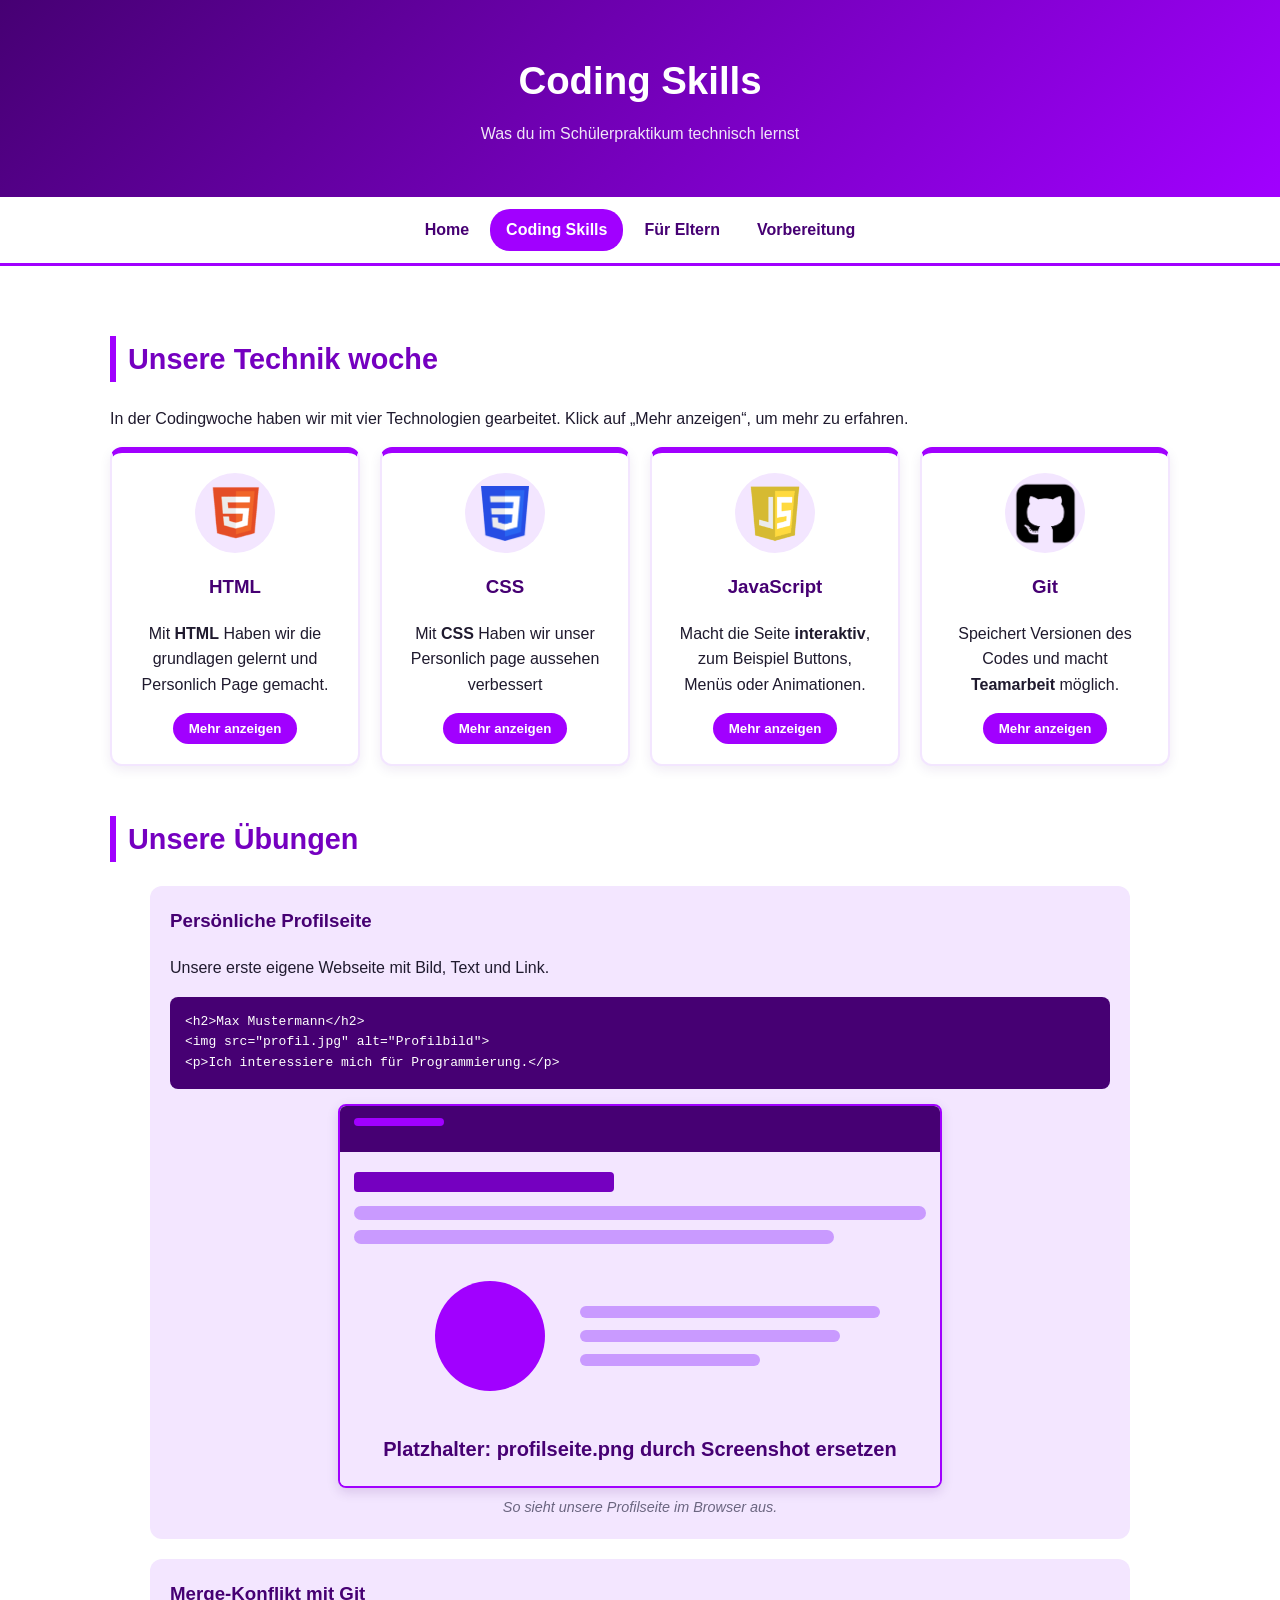
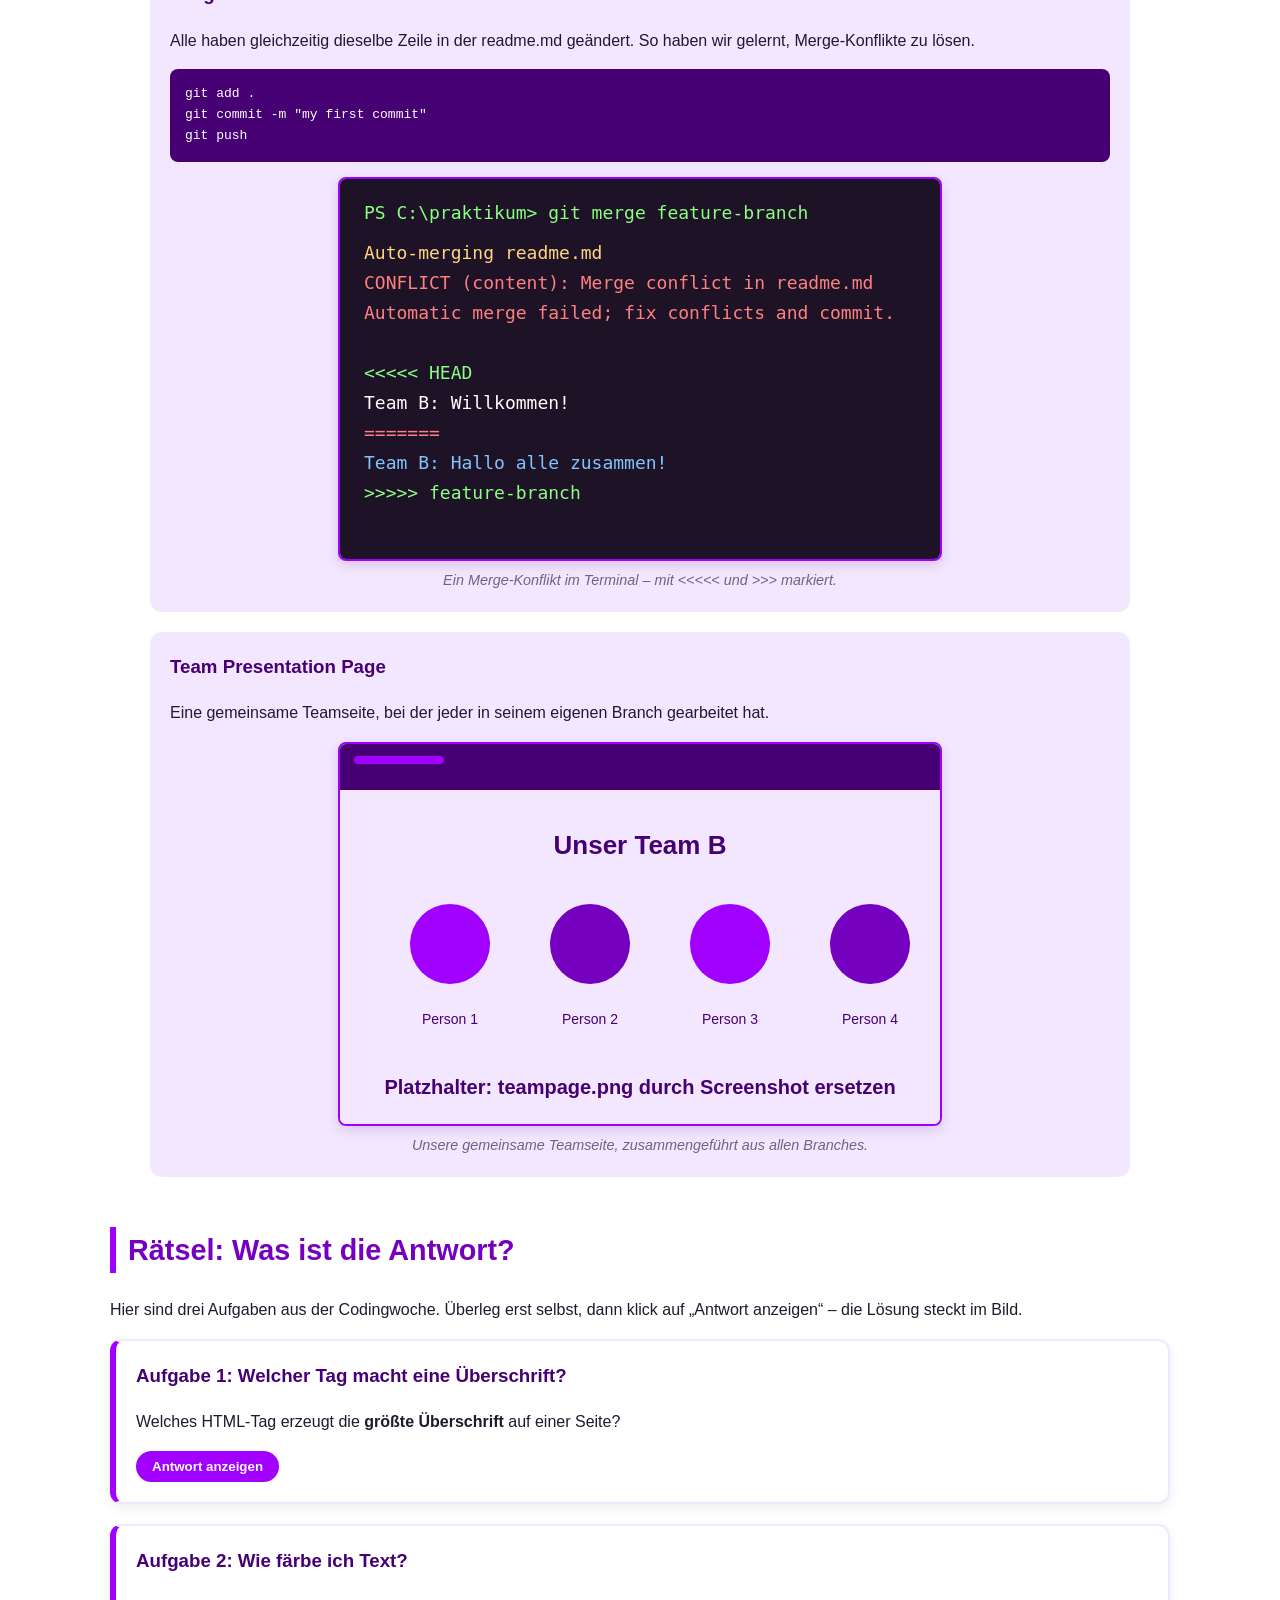
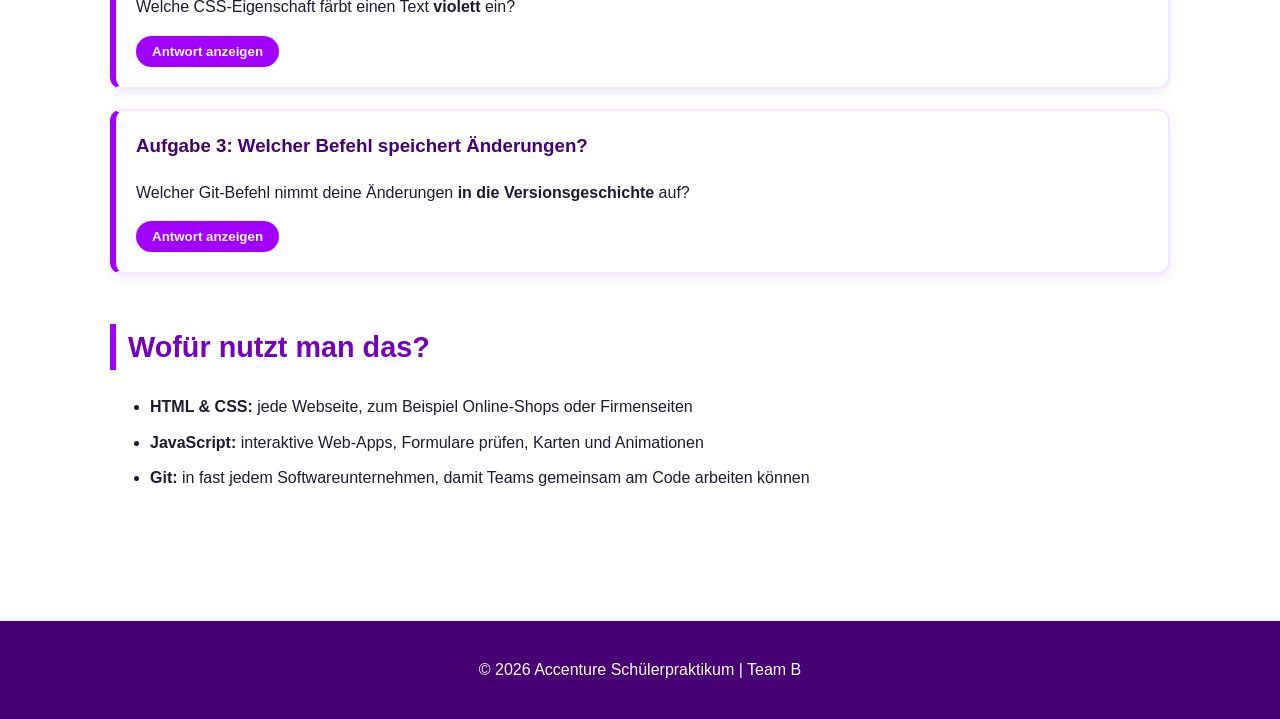
==== coding.html @ 07ee73c0 "Added the missing icons" ====
<!DOCTYPE html>
<html lang="de">

<head>
    <meta charset="UTF-8">
    <meta name="viewport" content="width=device-width, initial-scale=1.0">
    <meta name="description" content="Welche Technologien wir im Accenture Schülerpraktikum gelernt haben: HTML, CSS, JavaScript und Git – inklusive Übungen und Aufgaben mit Lösungen.">
    <title>Coding Skills | Accenture Schülerpraktikum</title>
    <link rel="stylesheet" href="style.css">
    <link rel="stylesheet" href="teamb.css">
</head>

<body>
    <header>
        <h1>Coding Skills</h1>
        <p>Was du im Schülerpraktikum technisch lernst</p>
    </header>

    <nav aria-label="Hauptnavigation">
        <a href="index.html">Home</a>
        <a href="coding.html" class="active" aria-current="page">Coding Skills</a>
        <a href="eltern.html">Für Eltern</a>
        <a href="vorbereitung.html">Vorbereitung</a>
    </nav>

    <main>
        <!-- ===== Teil 1: Cards (Person 1) ===== -->
        <section id="cards">
            <h2>Unsere Technik woche</h2>
            <p>In der Codingwoche haben wir mit vier Technologien gearbeitet. Klick auf „Mehr anzeigen“, um mehr zu erfahren.</p>

            <div class="cards">
                <div class="card">
                    <div class="card-icon"><img src="images/teamb/html.png" alt="HTML Logo"></div>
                    <h3>HTML</h3>
                    <p>Mit <strong>HTML</strong> Haben wir die grundlagen gelernt und Personlich Page gemacht.</p>
                    <button class="mehr-button">Mehr anzeigen</button>
                    <p class="mehr-text">Mit Tags wie &lt;h1&gt;, &lt;p&gt; oder &lt;img&gt; baut man Überschriften, Texte und Bilder ein.</p>
                </div>

                <div class="card">

                    <div class="card-icon"><img src="images/teamb/css.png" alt="CSS Logo"></div>
                    <h3>CSS</h3>
                    <p>Mit <strong>CSS</strong> Haben wir unser Personlich page aussehen verbessert</p>
                    <button class="mehr-button">Mehr anzeigen</button>
                    <p class="mehr-text">Farben, Schriften, Abstände und Layouts wie Flexbox, mit dem diese Cards nebeneinander stehen.</p>
                </div>

                <div class="card">
                    <div class="card-icon"><img src="images/teamb/js.png" alt="JavaScript Logo"></div>
                    <h3>JavaScript</h3>
                    <p>Macht die Seite <strong>interaktiv</strong>, zum Beispiel Buttons, Menüs oder Animationen.</p>
                    <button class="mehr-button" aria-expanded="false">Mehr anzeigen</button>
                    <p class="mehr-text">Auch der „Mehr anzeigen“-Button, den du gerade benutzt, funktioniert mit JavaScript.</p>
                </div>

                <div class="card">
                    <div class="card-icon"><img src="images/teamb/Github.png" alt="Git Logo"></div>
                    <h3>Git</h3>
                    <p>Speichert Versionen des Codes und macht <strong>Teamarbeit</strong> möglich.</p>
                    <button class="mehr-button" aria-expanded="false">Mehr anzeigen</button>
                    <p class="mehr-text">Mit Branches und Pull Requests arbeiten mehrere Leute gleichzeitig am selben Projekt, so wie wir an dieser Website.</p>
                </div>
            </div>
        </section>

        <!-- ===== Teil 2: Übungen (Person 2) ===== -->
        <section id="uebungen">
            <h2>Unsere Übungen</h2>

            <figure class="uebung">
                <h3>Persönliche Profilseite</h3>
                <p>Unsere erste eigene Webseite mit Bild, Text und Link.</p>
                <pre><code>&lt;h2&gt;Max Mustermann&lt;/h2&gt;
&lt;img src="profil.jpg" alt="Profilbild"&gt;
&lt;p&gt;Ich interessiere mich für Programmierung.&lt;/p&gt;</code></pre>
                <img src="images/profilseite.svg" alt="Screenshot der persönlichen Profilseite" class="uebung-bild" loading="lazy">
                <figcaption>So sieht unsere Profilseite im Browser aus.</figcaption>
            </figure>

            <figure class="uebung">
                <h3>Merge-Konflikt mit Git</h3>
                <p>Alle haben gleichzeitig dieselbe Zeile in der readme.md geändert. So haben wir gelernt, Merge-Konflikte zu lösen.</p>
                <pre><code>git add .
git commit -m "my first commit"
git push</code></pre>
                <img src="images/merge-konflikt.svg" alt="Screenshot eines Git-Merge-Konflikts im Terminal" class="uebung-bild" loading="lazy">
                <figcaption>Ein Merge-Konflikt im Terminal – mit &lt;&lt;&lt;&lt;&lt; und &gt;&gt;&gt; markiert.</figcaption>
            </figure>

            <figure class="uebung">
                <h3>Team Presentation Page</h3>
                <p>Eine gemeinsame Teamseite, bei der jeder in seinem eigenen Branch gearbeitet hat.</p>
                <img src="images/teampage.svg" alt="Screenshot der Team Presentation Page" class="uebung-bild" loading="lazy">
                <figcaption>Unsere gemeinsame Teamseite, zusammengeführt aus allen Branches.</figcaption>
            </figure>
        </section>

        <!-- ===== Teil 2b: Aufgaben mit Lösungen als Foto (Person 2) ===== -->
        <section id="quiz">
            <h2>Rätsel: Was ist die Antwort?</h2>
            <p>Hier sind drei Aufgaben aus der Codingwoche. Überleg erst selbst, dann klick auf „Antwort anzeigen“ – die Lösung steckt im Bild.</p>

            <div class="quiz-aufgabe">
                <h3>Aufgabe 1: Welcher Tag macht eine Überschrift?</h3>
                <p>Welches HTML-Tag erzeugt die <strong>größte Überschrift</strong> auf einer Seite?</p>
                <button class="antwort-button" aria-expanded="false">Antwort anzeigen</button>
                <img class="antwort-bild" src="images/antwort-1.svg" alt="Lösung: Das h1-Tag erzeugt die größte Überschrift" loading="lazy">
            </div>

            <div class="quiz-aufgabe">
                <h3>Aufgabe 2: Wie färbe ich Text?</h3>
                <p>Welche CSS-Eigenschaft färbt einen Text <strong>violett</strong> ein?</p>
                <button class="antwort-button" aria-expanded="false">Antwort anzeigen</button>
                <img class="antwort-bild" src="images/antwort-2.svg" alt="Lösung: color: violet; in CSS" loading="lazy">
            </div>

            <div class="quiz-aufgabe">
                <h3>Aufgabe 3: Welcher Befehl speichert Änderungen?</h3>
                <p>Welcher Git-Befehl nimmt deine Änderungen <strong>in die Versionsgeschichte</strong> auf?</p>
                <button class="antwort-button" aria-expanded="false">Antwort anzeigen</button>
                <img class="antwort-bild" src="images/antwort-3.svg" alt="Lösung: git commit -m speichert die Änderungen" loading="lazy">
            </div>
        </section>

        <!-- ===== Teil 3: Wofür nutzt man das? (Person 3) ===== -->
        <section id="nutzen">
            <h2>Wofür nutzt man das?</h2>
            <ul class="nutzen-liste">
                <li><strong>HTML &amp; CSS:</strong> jede Webseite, zum Beispiel Online-Shops oder Firmenseiten</li>
                <li><strong>JavaScript:</strong> interaktive Web-Apps, Formulare prüfen, Karten und Animationen</li>
                <li><strong>Git:</strong> in fast jedem Softwareunternehmen, damit Teams gemeinsam am Code arbeiten können</li>
            </ul>
        </section>
    </main>

    <footer>
        <p>&copy; 2026 Accenture Schülerpraktikum | Team B</p>
    </footer>

    <script src="teamb.js"></script>
</body>

</html>
---- style.css ----
/* ===== Gemeinsames Design (Vorschlag für alle Teams) ===== */
:root {
    --lila: #A100FF;
    --lila-dunkel: #7500C0;
    --lila-sehr-dunkel: #460073;
    --lila-hell: #F3E6FF;
    --weiss: #FFFFFF;
    --text: #1F1A2E;
    --grau: #6B6680;
}

* {
    box-sizing: border-box;
}



body {
    margin: 0;
    font-family: Arial, Helvetica, sans-serif;
    background: var(--weiss);
    color: var(--text);
    line-height: 1.6;
}

/* Header */
header {
    background: linear-gradient(135deg, var(--lila-sehr-dunkel), var(--lila));
    color: var(--weiss);
    padding: 50px 20px;
    text-align: center;
}

header h1 {
    margin: 0;
    font-size: 2.4rem;
}

header p {
    margin: 10px 0 0;
    opacity: 0.9;
}

/* Navigation */
nav {
    background: var(--weiss);
    border-bottom: 3px solid var(--lila);
    display: flex;
    justify-content: center;
    flex-wrap: wrap;
    gap: 5px;
    padding: 12px;
    position: sticky;
    top: 0;
}

nav a {
    color: var(--lila-sehr-dunkel);
    text-decoration: none;
    font-weight: bold;
    padding: 8px 16px;
    border-radius: 20px;
}

nav a:hover,
nav a.active {
    background: var(--lila);
    color: var(--weiss);
}

/* Inhalt */
main {
    max-width: 1100px;
    margin: 0 auto;
    padding: 20px;
}

section {
    margin: 50px 0;
}

h2 {
    color: var(--lila-dunkel);
    font-size: 1.8rem;
    border-left: 6px solid var(--lila);
    padding-left: 12px;
}

/* Footer */
footer {
    background: var(--lila-sehr-dunkel);
    color: var(--weiss);
    text-align: center;
    padding: 20px;
    margin-top: 60px;
}

.card-icon img[alt="HTML Logo"] {
    width: 80px;
    height: 80px;
}

.card-icon img[alt="CSS Logo"] {
    width: 55px;
    height: 55px;
}

.card-icon img[alt="JavaScript Logo"] {
    width: 65px;
    height: 65px;
}

.card-icon img[alt="Git Logo"] {
    width: 65px;
    height: 65px;
}
---- teamb.css ----
/* ===== Nur für die Seite von Team B ===== */

/* Cards nebeneinander mit Flexbox, maximal 6 pro Zeile */
.cards {
    display: flex;
    flex-wrap: wrap;
    gap: 20px;
    align-items: flex-start;
}

.card {
    flex: 1 1 calc(100% / 6 - 20px);
    min-width: 200px;
    background: var(--weiss);
    border: 2px solid var(--lila-hell);
    border-top: 6px solid var(--lila);
    border-radius: 12px;
    padding: 20px;
    text-align: center;
    box-shadow: 0 4px 12px rgba(70, 0, 115, 0.08);
    transition: transform 0.2s;
}
.card-icon img {
    width: 50px;
    height: 50px;
    object-fit: contain;
}

.card:hover {
    transform: translateY(-5px);
}

.card-icon {
    width: 80px;
    height: 80px;
    margin: 0 auto;
    border-radius: 50%;
    background: var(--lila-hell);
    color: var(--lila-dunkel);
    font-size: 1.6rem;
    font-weight: bold;
    display: flex;
    align-items: center;
    justify-content: center;
}

.card h3 {
    color: var(--lila-sehr-dunkel);
}

.mehr-button {
    background: var(--lila);
    color: var(--weiss);
    border: none;
    padding: 8px 16px;
    border-radius: 20px;
    cursor: pointer;
    font-weight: bold;
}

.mehr-button:hover {
    background: var(--lila-dunkel);
}

/* Versteckter Text, wird per JavaScript angezeigt */
.mehr-text {
    display: none;
    background: var(--lila-hell);
    border-radius: 8px;
    padding: 10px;
    margin-top: 15px;
}

.mehr-text.sichtbar {
    display: block;
}

/* Übungen */
.uebung {
    background: var(--lila-hell);
    border-radius: 12px;
    padding: 20px;
    margin-bottom: 20px;
}

.uebung h3 {
    margin-top: 0;
    color: var(--lila-sehr-dunkel);
}

.uebung img {
    max-width: 100%;
    border-radius: 8px;
}

/* Bild + Bildunterschrift in den Übungen */
.uebung-bild {
    display: block;
    margin: 15px auto 8px;
    max-width: 100%;
    border: 2px solid var(--lila);
    box-shadow: 0 4px 12px rgba(70, 0, 115, 0.15);
}

.uebung figcaption {
    text-align: center;
    color: var(--grau);
    font-size: 0.9rem;
    font-style: italic;
}

/* ===== Aufgaben mit Antwort-Fotos (Quiz) ===== */
.quiz-aufgabe {
    background: var(--weiss);
    border: 2px solid var(--lila-hell);
    border-left: 6px solid var(--lila);
    border-radius: 12px;
    padding: 20px;
    margin-bottom: 20px;
    box-shadow: 0 4px 12px rgba(70, 0, 115, 0.08);
}

.quiz-aufgabe h3 {
    margin-top: 0;
    color: var(--lila-sehr-dunkel);
}

.antwort-button {
    background: var(--lila);
    color: var(--weiss);
    border: none;
    padding: 8px 16px;
    border-radius: 20px;
    cursor: pointer;
    font-weight: bold;
}

.antwort-button:hover {
    background: var(--lila-dunkel);
}

/* Verstecktes Antwort-Foto, wird per JavaScript angezeigt */
.antwort-bild {
    display: none;
    max-width: 100%;
    margin-top: 15px;
    border: 3px solid var(--lila);
    border-radius: 8px;
    box-shadow: 0 4px 12px rgba(70, 0, 115, 0.2);
}

.antwort-bild.sichtbar {
    display: block;
}

pre {
    background: var(--lila-sehr-dunkel);
    color: var(--weiss);
    padding: 15px;
    border-radius: 8px;
    overflow-x: auto;
}

/* Wofür nutzt man das? */
.nutzen-liste li {
    margin-bottom: 10px;
}
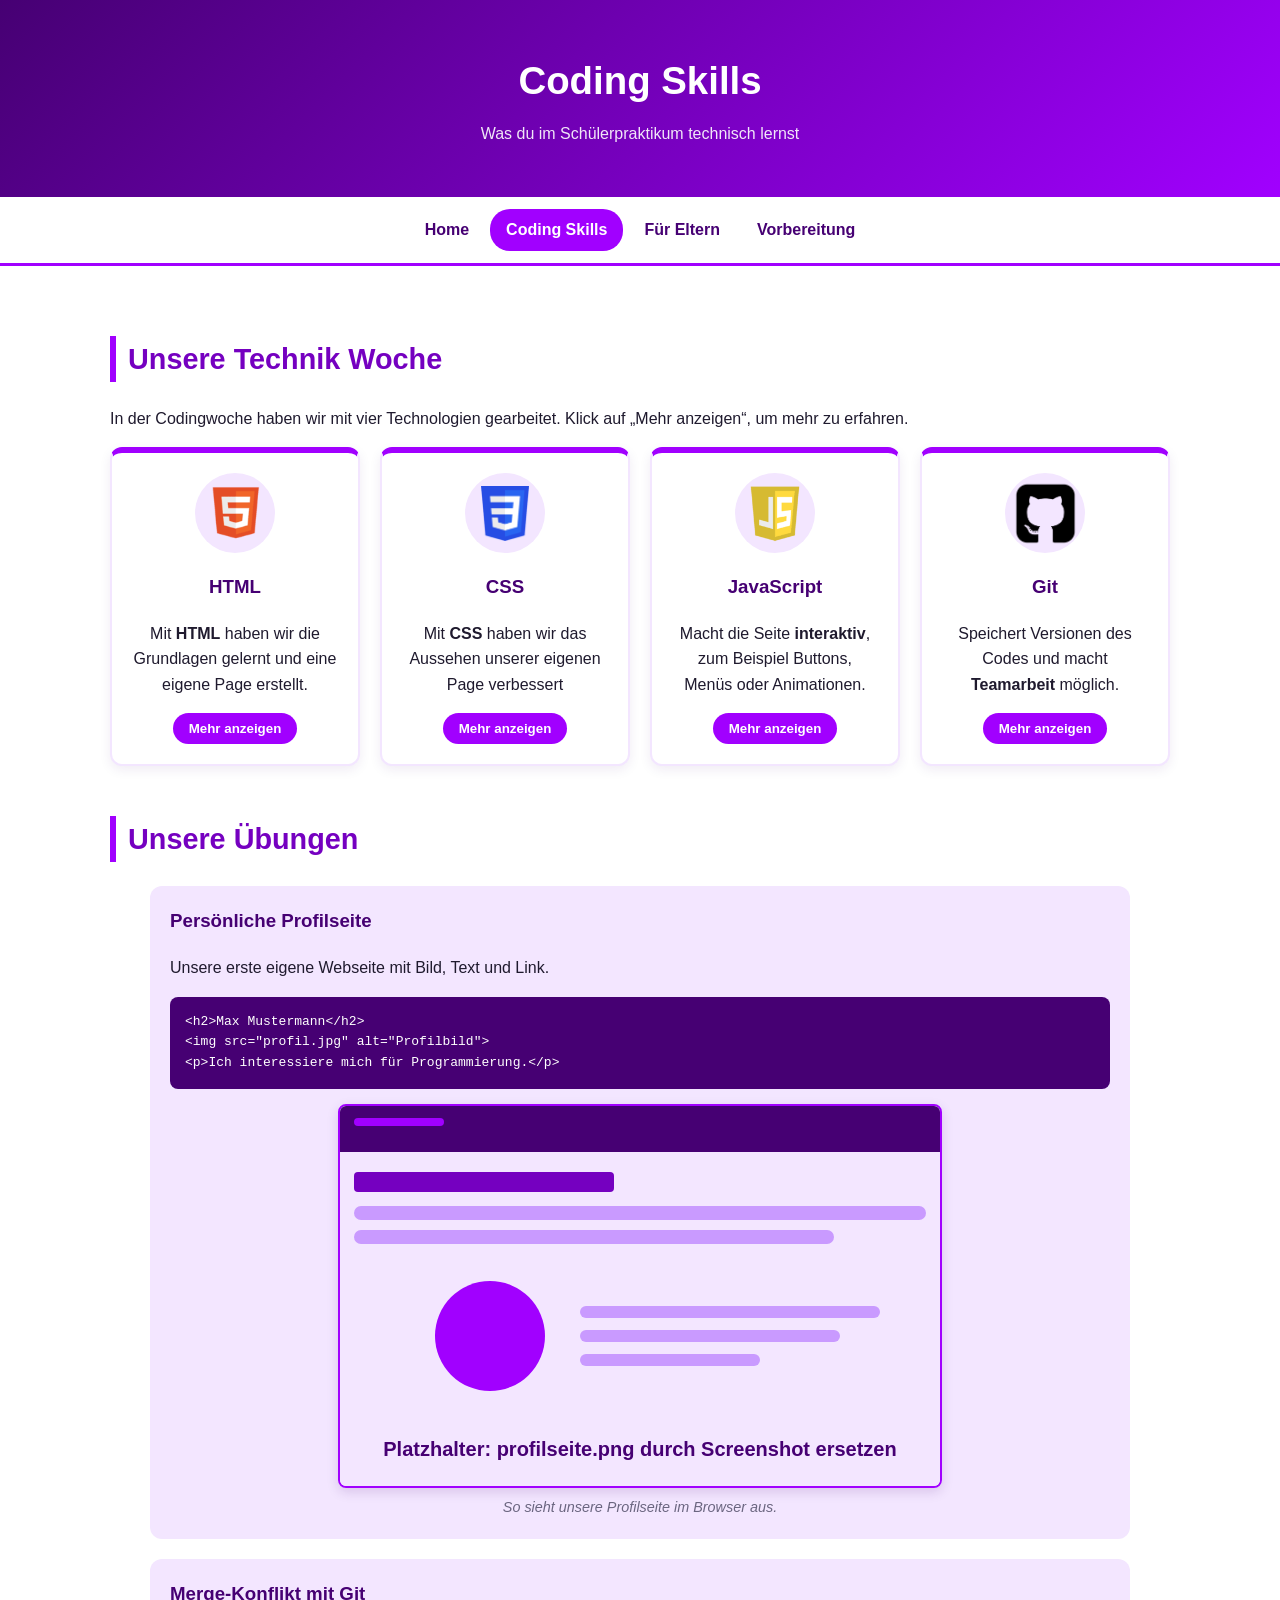
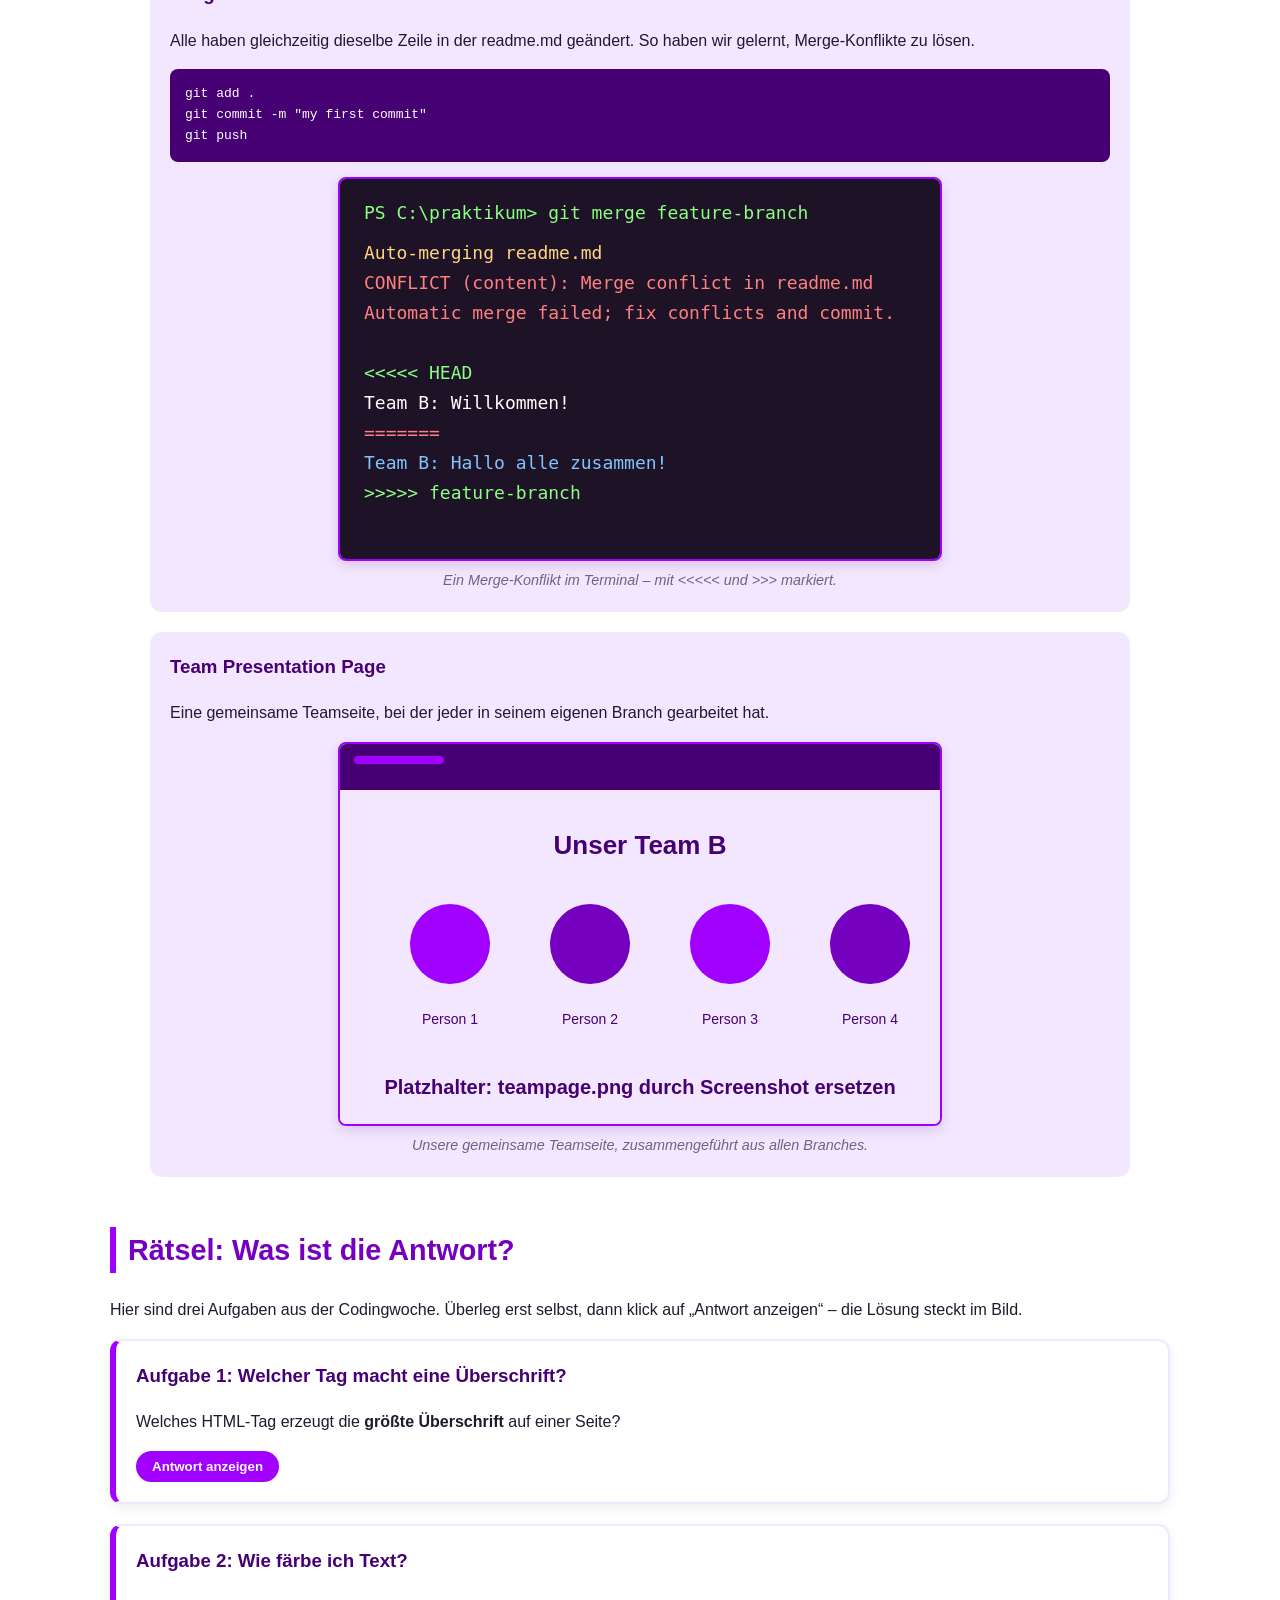
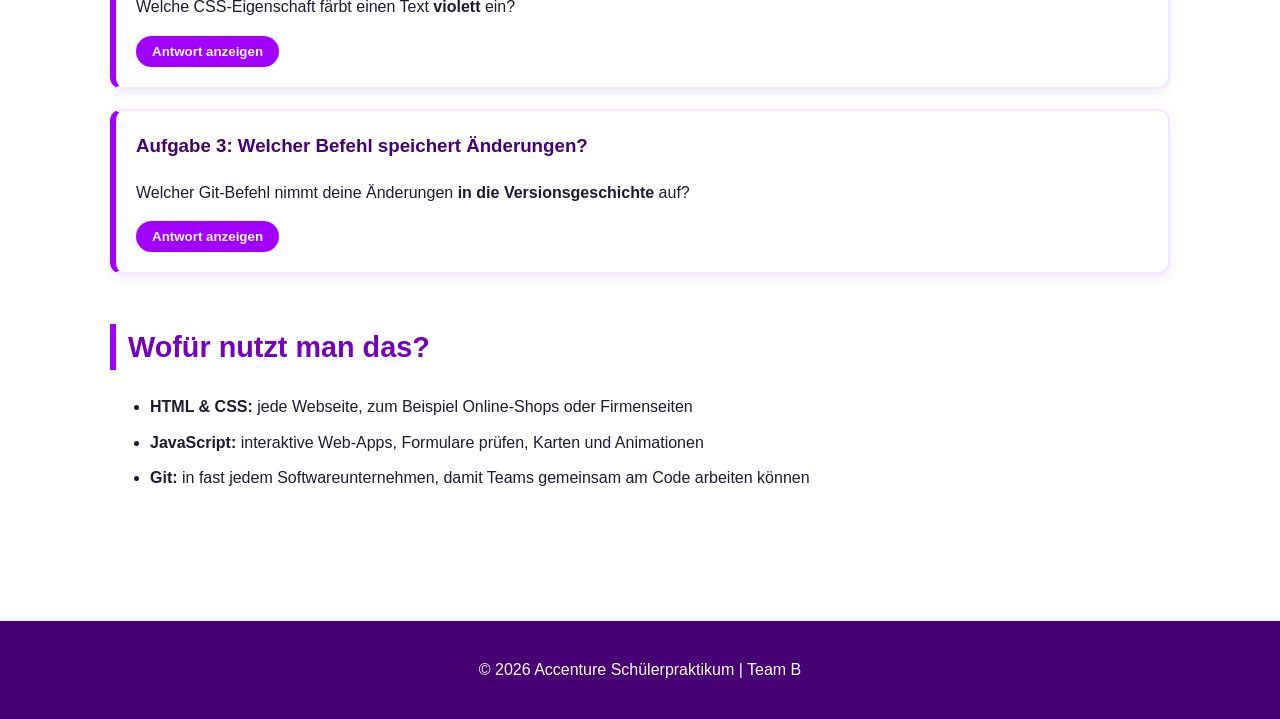
==== commit 591cdc58: "Merge branch 'teamb-design' of https://github.com/safwan-it/Accenture-Schulerpraktikum into teamb-de" ====
--- a/coding.html
+++ b/coding.html
@@ -26,14 +26,14 @@
     <main>
         <!-- ===== Teil 1: Cards (Person 1) ===== -->
         <section id="cards">
-            <h2>Unsere Technik woche</h2>
+            <h2>Unsere Technik Woche</h2>
             <p>In der Codingwoche haben wir mit vier Technologien gearbeitet. Klick auf „Mehr anzeigen“, um mehr zu erfahren.</p>
 
             <div class="cards">
                 <div class="card">
                     <div class="card-icon"><img src="images/teamb/html.png" alt="HTML Logo"></div>
                     <h3>HTML</h3>
-                    <p>Mit <strong>HTML</strong> Haben wir die grundlagen gelernt und Personlich Page gemacht.</p>
+                    <p>Mit <strong>HTML</strong> haben wir die Grundlagen gelernt und eine eigene Page erstellt.</p>
                     <button class="mehr-button">Mehr anzeigen</button>
                     <p class="mehr-text">Mit Tags wie &lt;h1&gt;, &lt;p&gt; oder &lt;img&gt; baut man Überschriften, Texte und Bilder ein.</p>
                 </div>
@@ -42,7 +42,7 @@
 
                     <div class="card-icon"><img src="images/teamb/css.png" alt="CSS Logo"></div>
                     <h3>CSS</h3>
-                    <p>Mit <strong>CSS</strong> Haben wir unser Personlich page aussehen verbessert</p>
+                    <p>Mit <strong>CSS</strong> haben wir das Aussehen unserer eigenen Page verbessert</p>
                     <button class="mehr-button">Mehr anzeigen</button>
                     <p class="mehr-text">Farben, Schriften, Abstände und Layouts wie Flexbox, mit dem diese Cards nebeneinander stehen.</p>
                 </div>
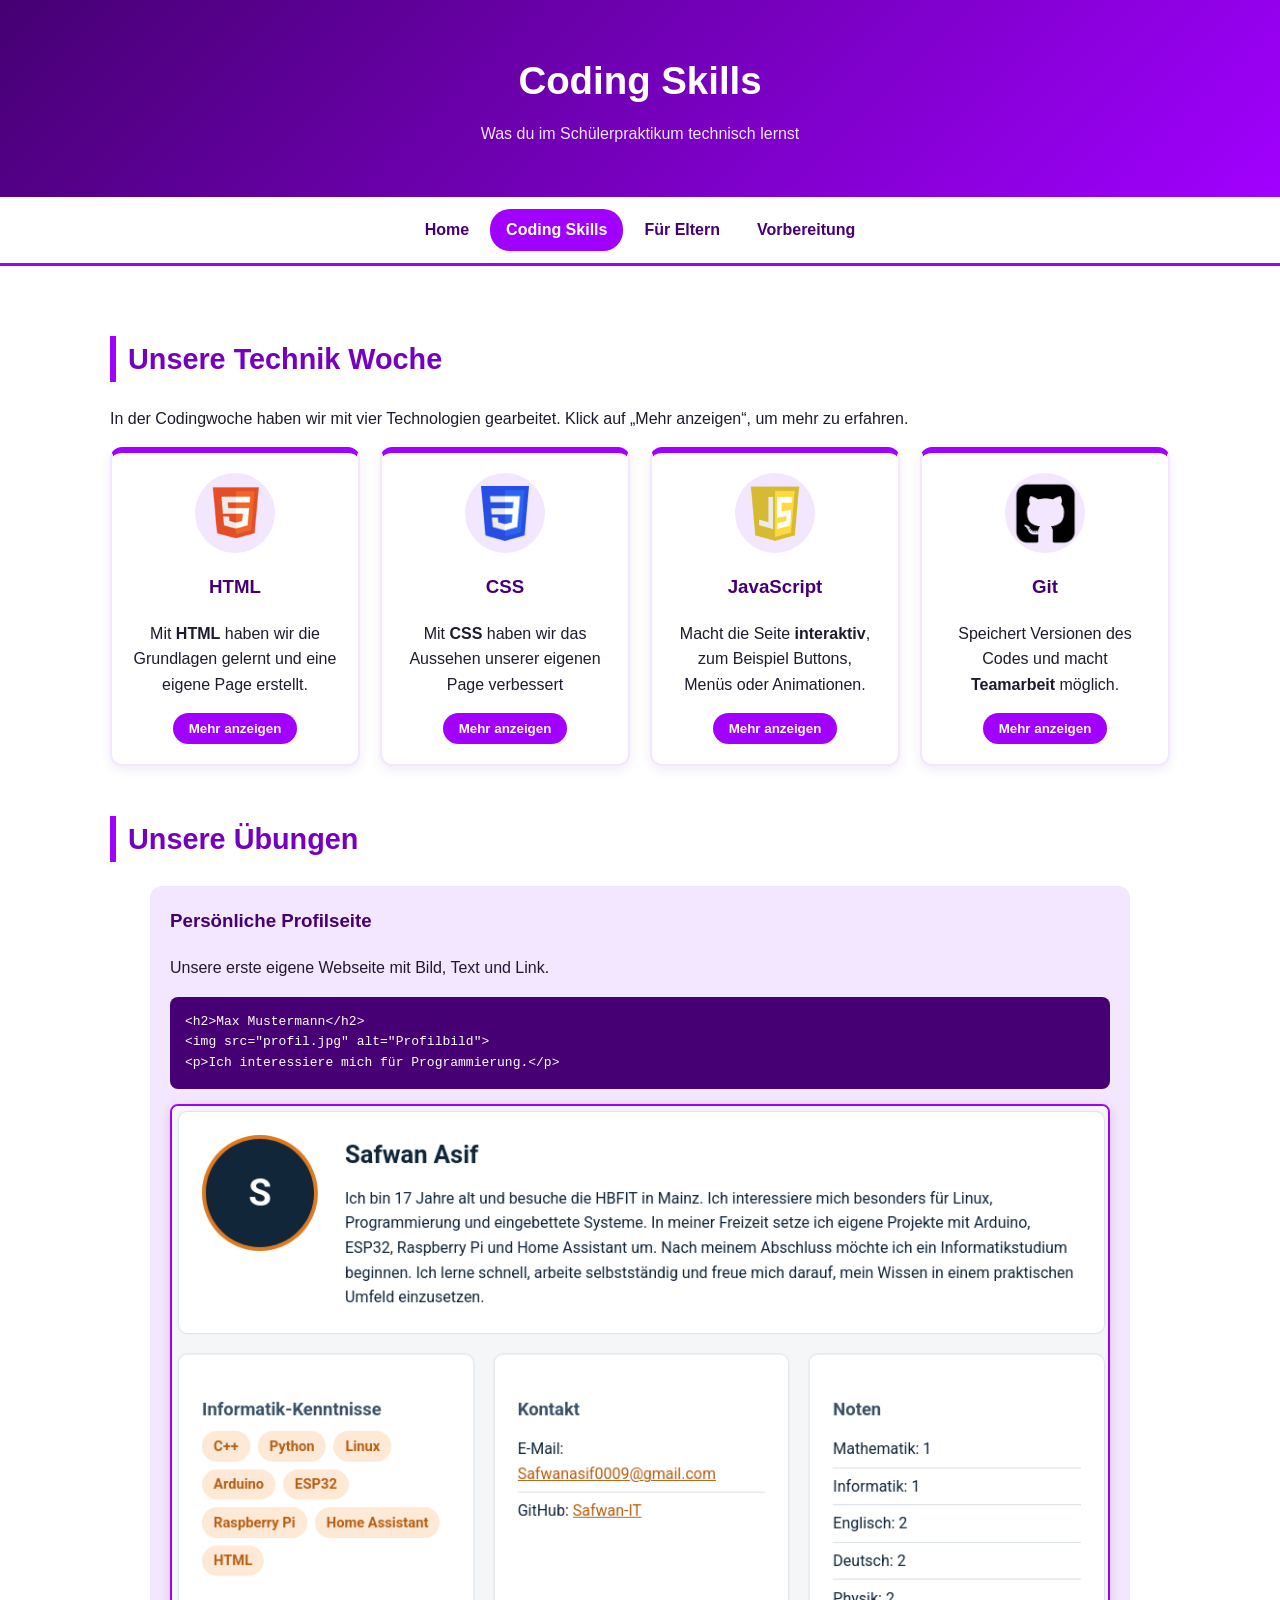
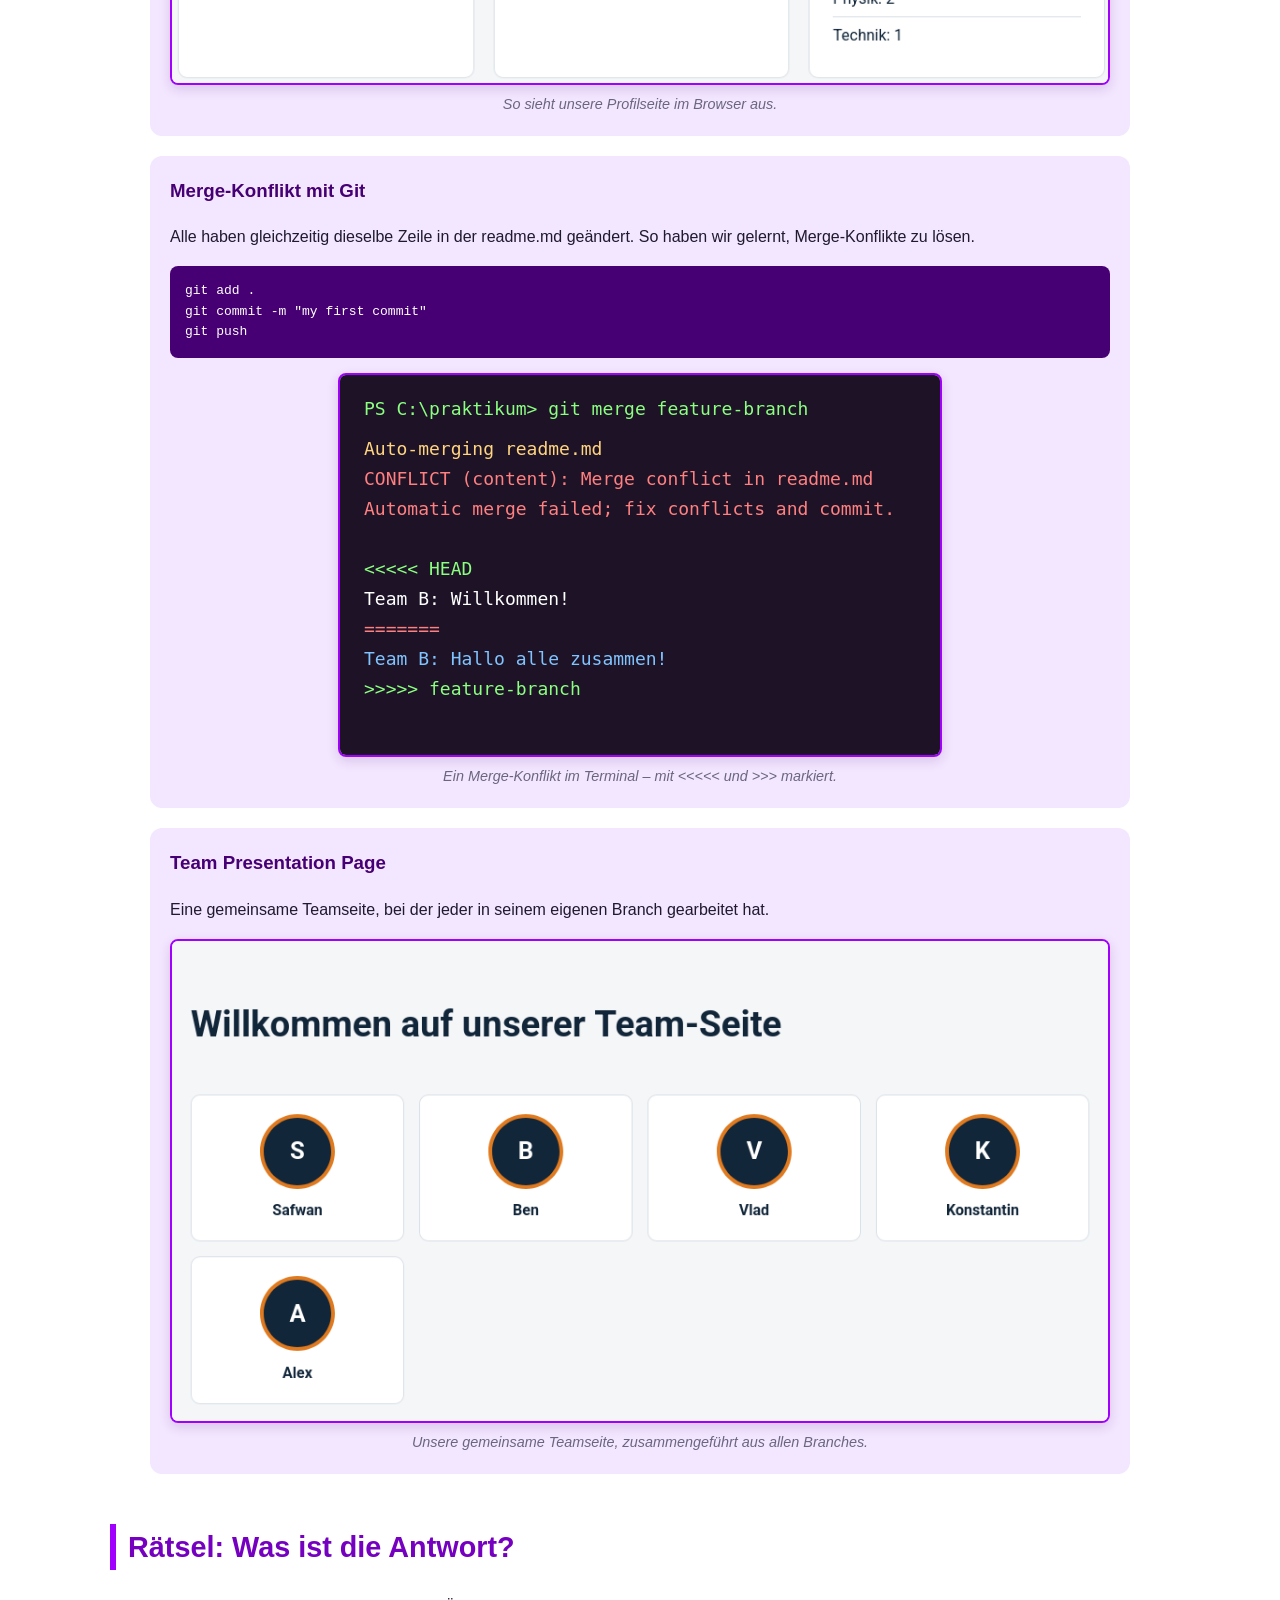
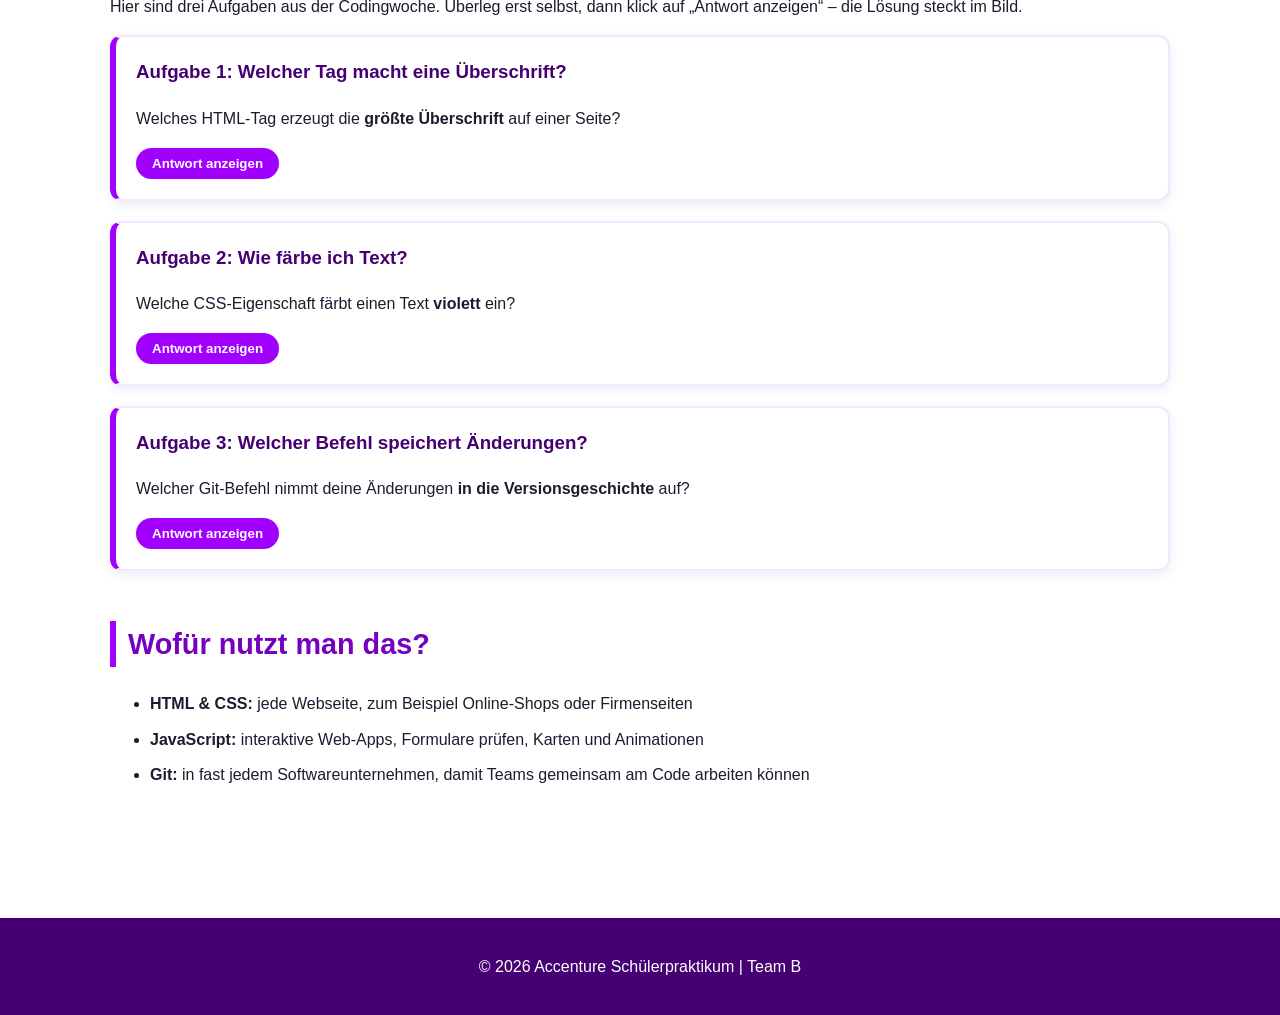
==== commit 70ea6a0e: "Added team Img" ====
--- a/coding.html
+++ b/coding.html
@@ -75,7 +75,7 @@
                 <pre><code>&lt;h2&gt;Max Mustermann&lt;/h2&gt;
 &lt;img src="profil.jpg" alt="Profilbild"&gt;
 &lt;p&gt;Ich interessiere mich für Programmierung.&lt;/p&gt;</code></pre>
-                <img src="images/profilseite.svg" alt="Screenshot der persönlichen Profilseite" class="uebung-bild" loading="lazy">
+                <img src="images/teamb/profileseit.png" alt="Screenshot der persönlichen Profilseite" class="uebung-bild" loading="lazy">
                 <figcaption>So sieht unsere Profilseite im Browser aus.</figcaption>
             </figure>
 
@@ -92,7 +92,7 @@
             <figure class="uebung">
                 <h3>Team Presentation Page</h3>
                 <p>Eine gemeinsame Teamseite, bei der jeder in seinem eigenen Branch gearbeitet hat.</p>
-                <img src="images/teampage.svg" alt="Screenshot der Team Presentation Page" class="uebung-bild" loading="lazy">
+                <img src="images/teamb/Team.png" alt="Screenshot der Team Presentation Page" class="uebung-bild" loading="lazy">
                 <figcaption>Unsere gemeinsame Teamseite, zusammengeführt aus allen Branches.</figcaption>
             </figure>
         </section>
--- a/style.css
+++ b/style.css
@@ -94,23 +94,3 @@
     padding: 20px;
     margin-top: 60px;
 }
-
-.card-icon img[alt="HTML Logo"] {
-    width: 80px;
-    height: 80px;
-}
-
-.card-icon img[alt="CSS Logo"] {
-    width: 55px;
-    height: 55px;
-}
-
-.card-icon img[alt="JavaScript Logo"] {
-    width: 65px;
-    height: 65px;
-}
-
-.card-icon img[alt="Git Logo"] {
-    width: 65px;
-    height: 65px;
-}
--- a/teamb.css
+++ b/teamb.css
@@ -164,4 +164,25 @@
 /* Wofür nutzt man das? */
 .nutzen-liste li {
     margin-bottom: 10px;
-}+}
+
+
+.card-icon img[alt="HTML Logo"] {
+    width: 80px;
+    height: 80px;
+}
+
+.card-icon img[alt="CSS Logo"] {
+    width: 55px;
+    height: 55px;
+}
+
+.card-icon img[alt="JavaScript Logo"] {
+    width: 65px;
+    height: 65px;
+}
+
+.card-icon img[alt="Git Logo"] {
+    width: 65px;
+    height: 65px;
+}
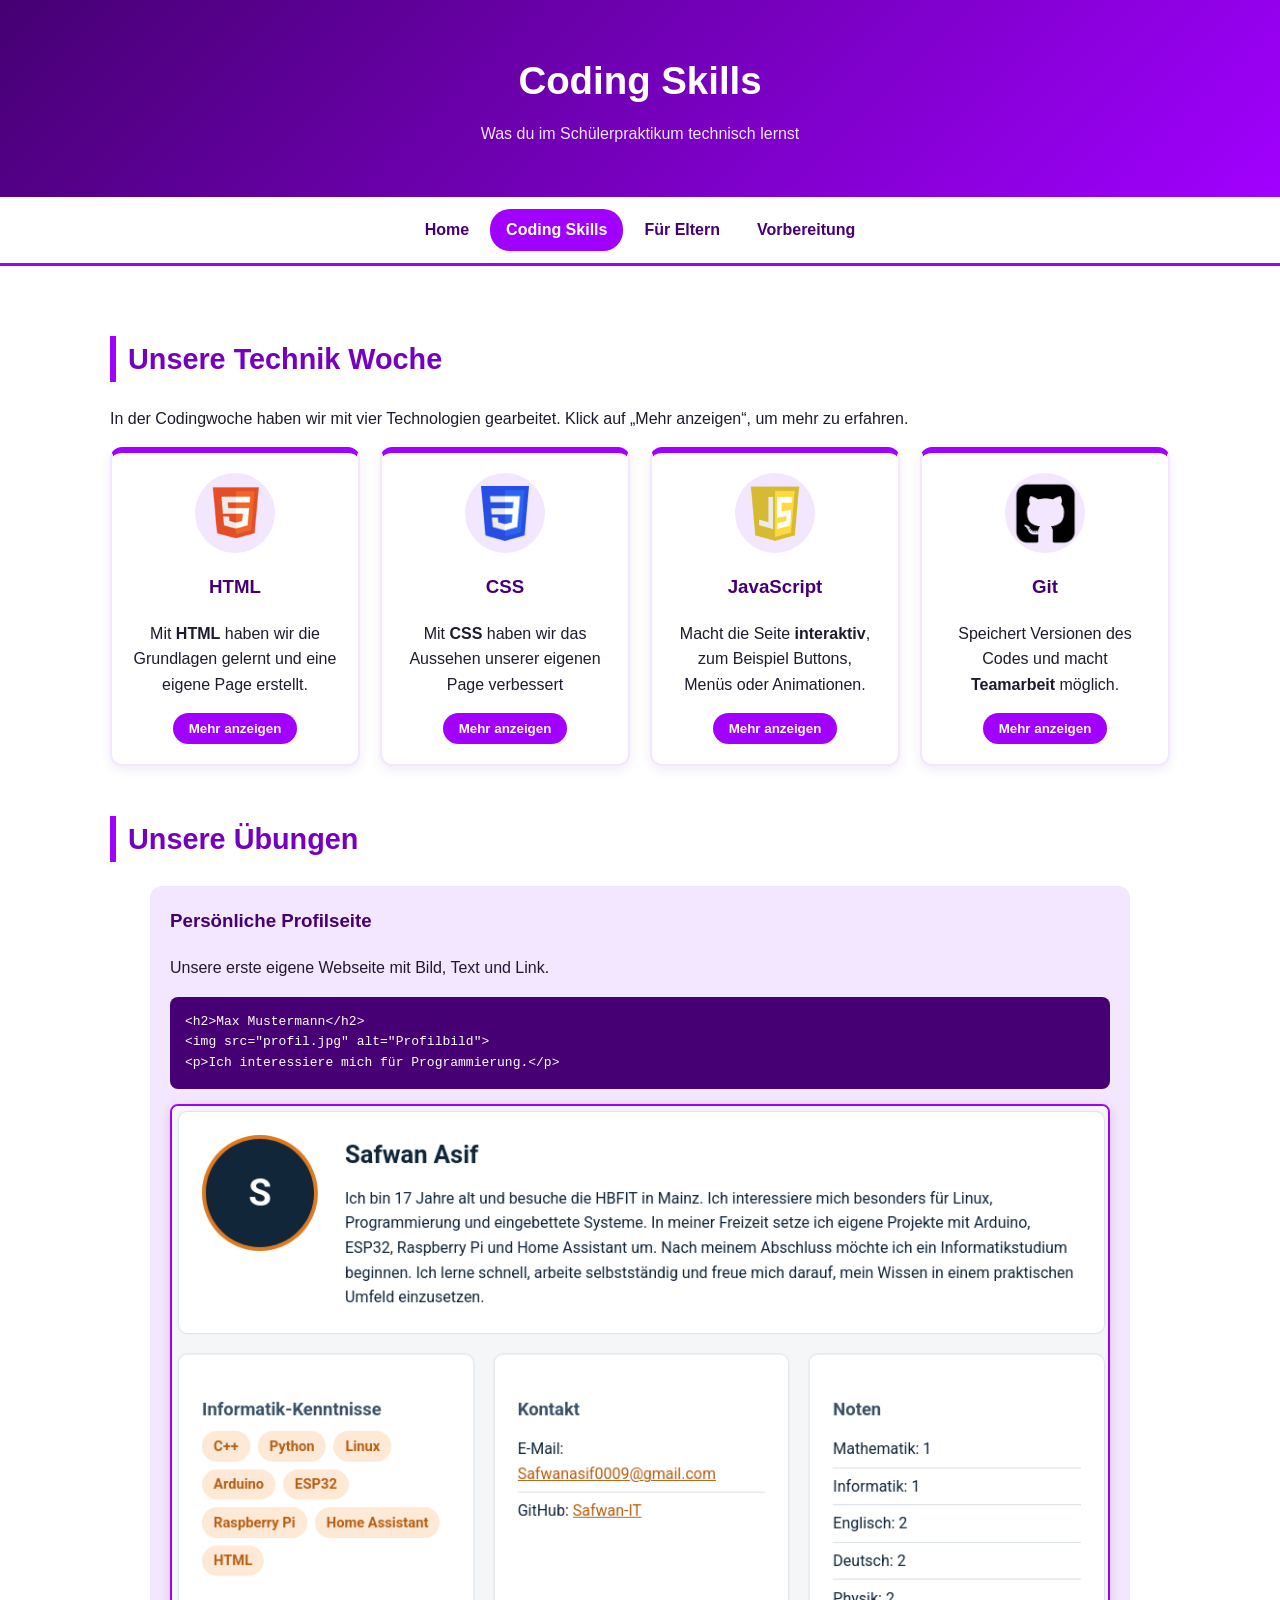
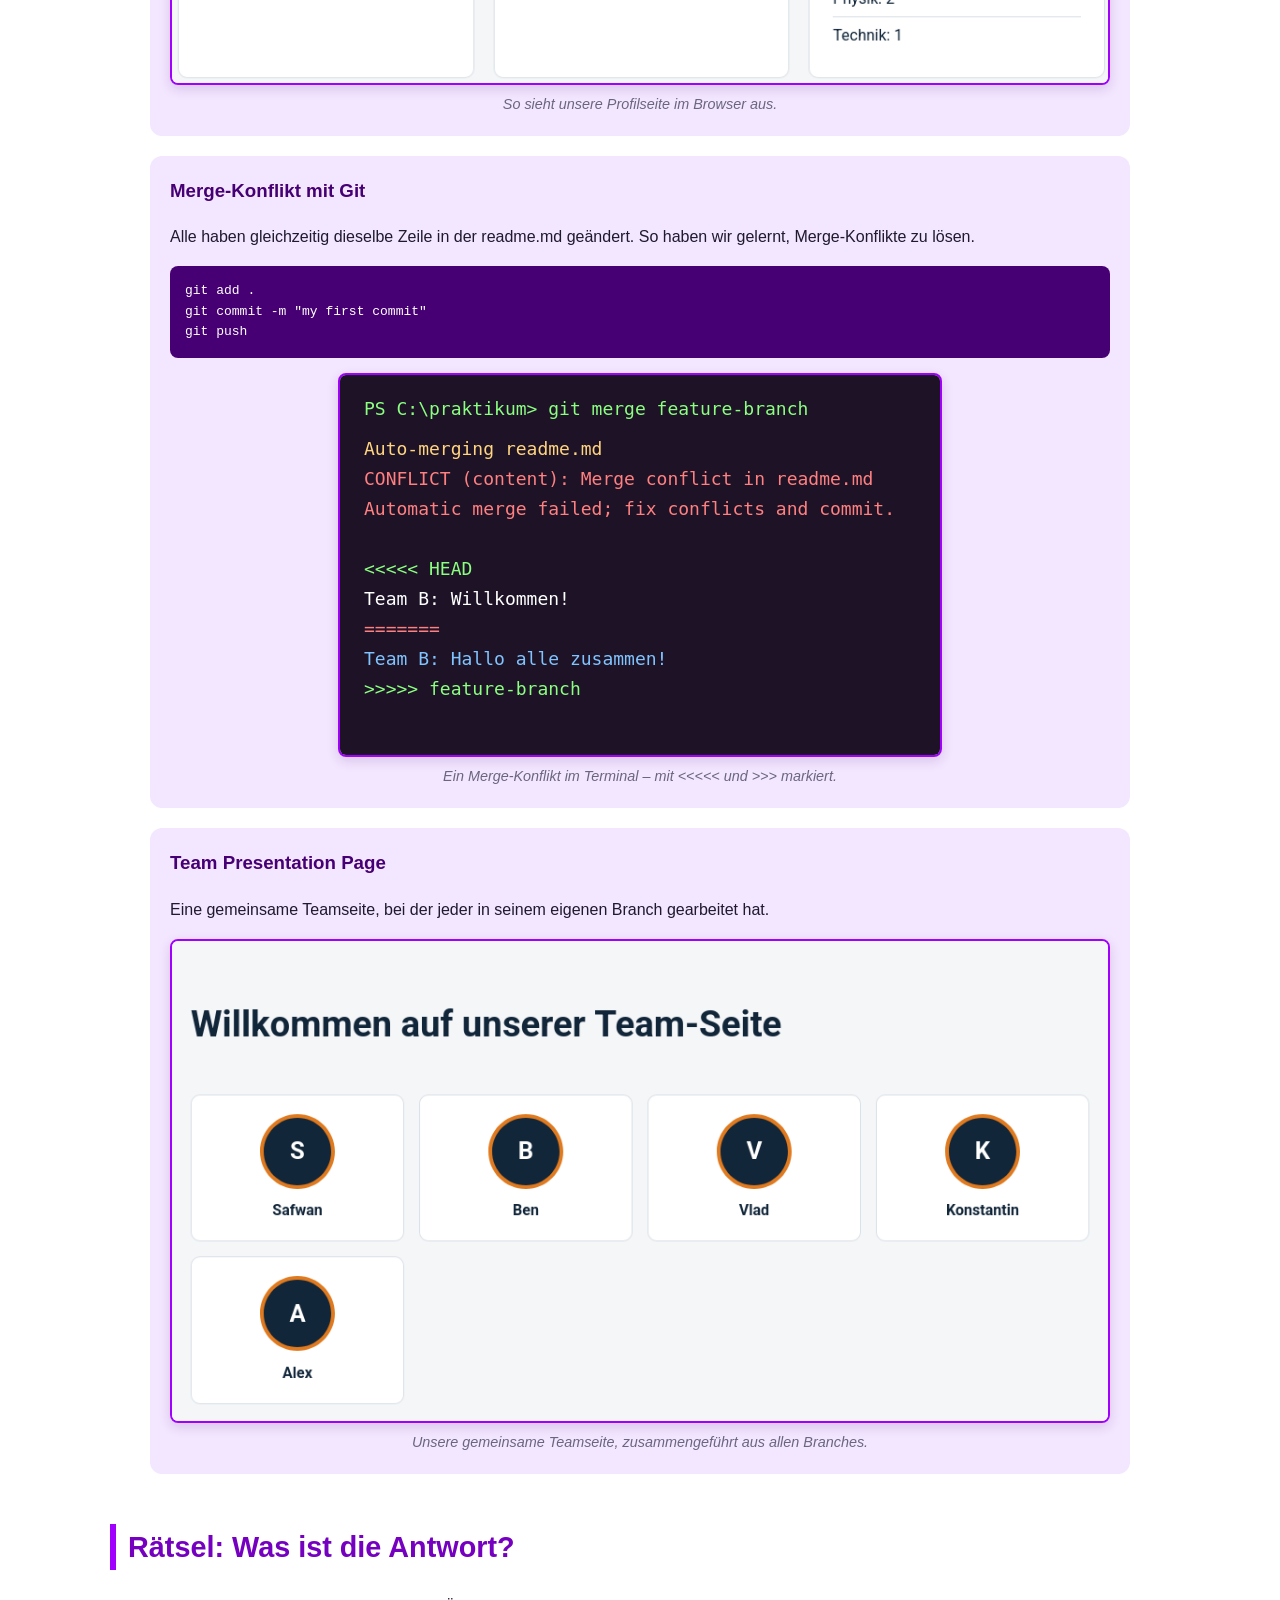
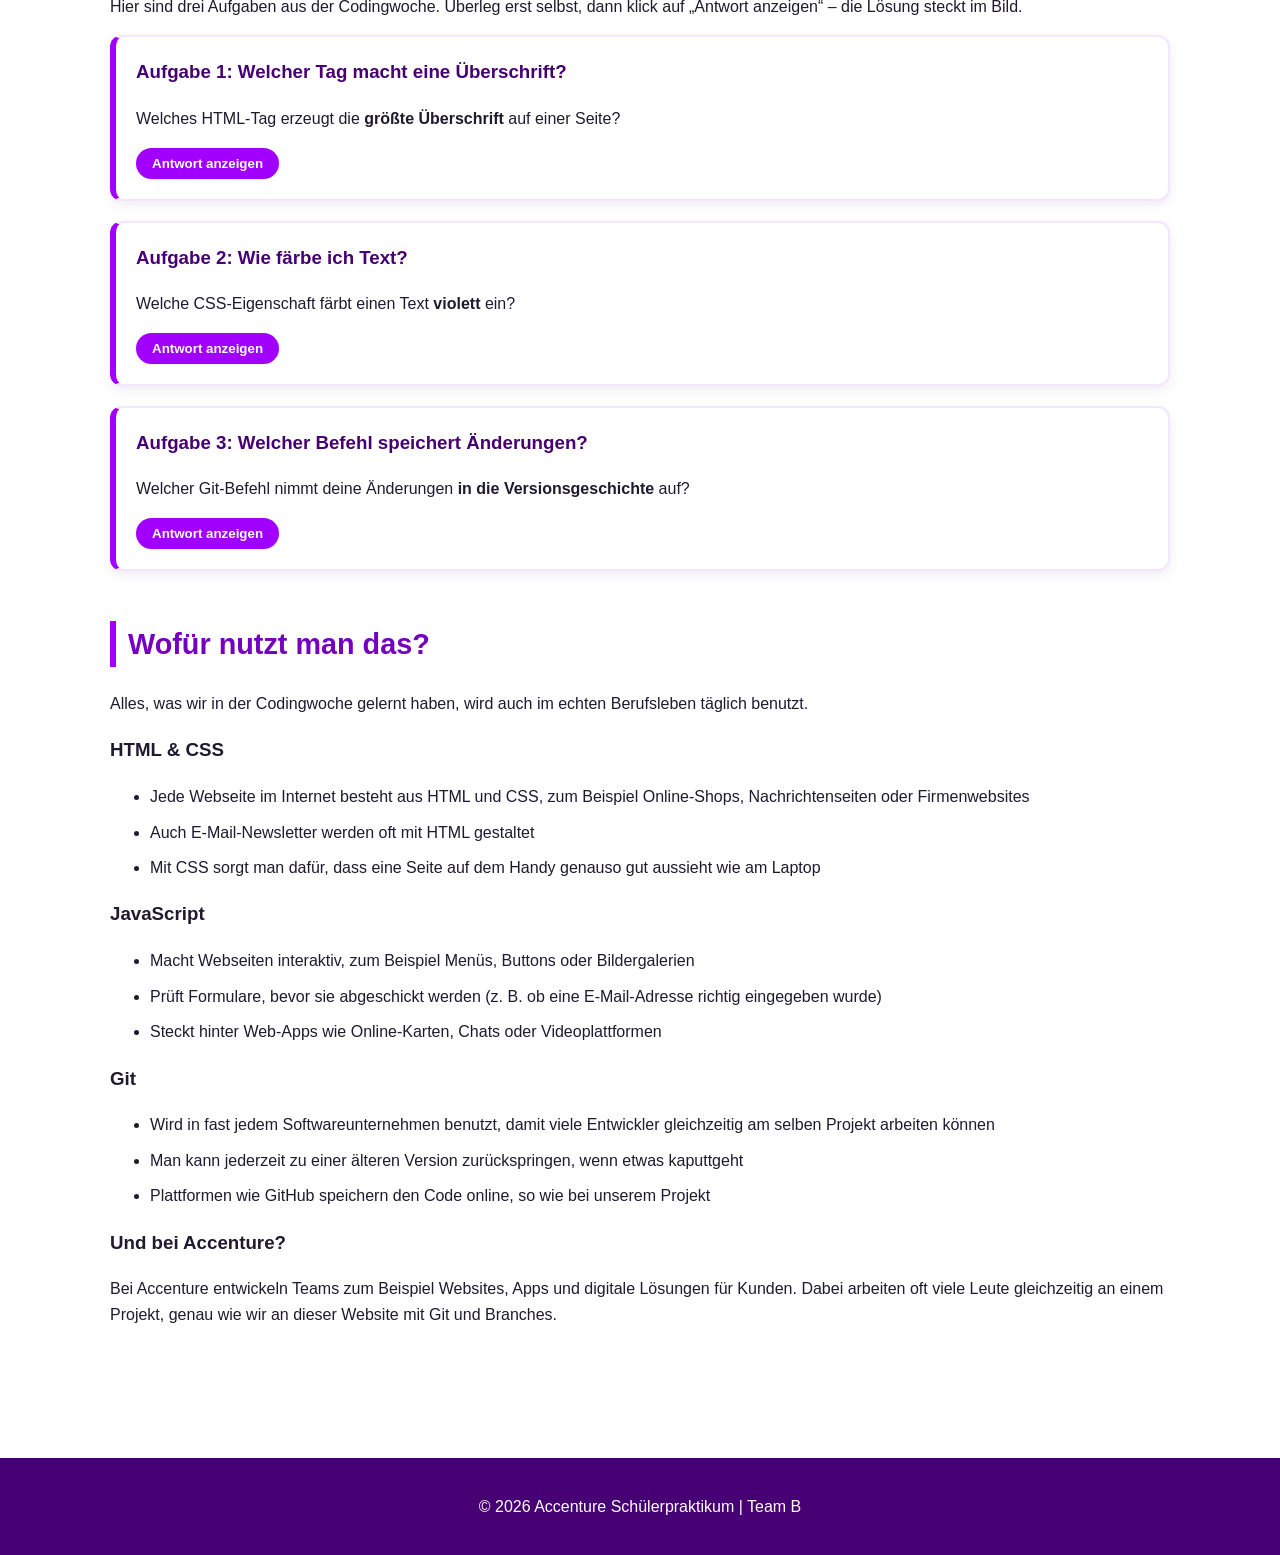
==== commit 62dc3cac: "3ten Abschnitt erweitert" ====
--- a/coding.html
+++ b/coding.html
@@ -126,13 +126,33 @@
 
         <!-- ===== Teil 3: Wofür nutzt man das? (Person 3) ===== -->
         <section id="nutzen">
-            <h2>Wofür nutzt man das?</h2>
-            <ul class="nutzen-liste">
-                <li><strong>HTML &amp; CSS:</strong> jede Webseite, zum Beispiel Online-Shops oder Firmenseiten</li>
-                <li><strong>JavaScript:</strong> interaktive Web-Apps, Formulare prüfen, Karten und Animationen</li>
-                <li><strong>Git:</strong> in fast jedem Softwareunternehmen, damit Teams gemeinsam am Code arbeiten können</li>
-            </ul>
-        </section>
+    <h2>Wofür nutzt man das?</h2>
+    <p>Alles, was wir in der Codingwoche gelernt haben, wird auch im echten Berufsleben täglich benutzt.</p>
+
+    <h3>HTML &amp; CSS</h3>
+    <ul class="nutzen-liste">
+        <li>Jede Webseite im Internet besteht aus HTML und CSS, zum Beispiel Online-Shops, Nachrichtenseiten oder Firmenwebsites</li>
+        <li>Auch E-Mail-Newsletter werden oft mit HTML gestaltet</li>
+        <li>Mit CSS sorgt man dafür, dass eine Seite auf dem Handy genauso gut aussieht wie am Laptop</li>
+    </ul>
+
+    <h3>JavaScript</h3>
+    <ul class="nutzen-liste">
+        <li>Macht Webseiten interaktiv, zum Beispiel Menüs, Buttons oder Bildergalerien</li>
+        <li>Prüft Formulare, bevor sie abgeschickt werden (z. B. ob eine E-Mail-Adresse richtig eingegeben wurde)</li>
+        <li>Steckt hinter Web-Apps wie Online-Karten, Chats oder Videoplattformen</li>
+    </ul>
+
+    <h3>Git</h3>
+    <ul class="nutzen-liste">
+        <li>Wird in fast jedem Softwareunternehmen benutzt, damit viele Entwickler gleichzeitig am selben Projekt arbeiten können</li>
+        <li>Man kann jederzeit zu einer älteren Version zurückspringen, wenn etwas kaputtgeht</li>
+        <li>Plattformen wie GitHub speichern den Code online, so wie bei unserem Projekt</li>
+    </ul>
+
+    <h3>Und bei Accenture?</h3>
+    <p>Bei Accenture entwickeln Teams zum Beispiel Websites, Apps und digitale Lösungen für Kunden. Dabei arbeiten oft viele Leute gleichzeitig an einem Projekt, genau wie wir an dieser Website mit Git und Branches.</p>
+</section>
     </main>
 
     <footer>
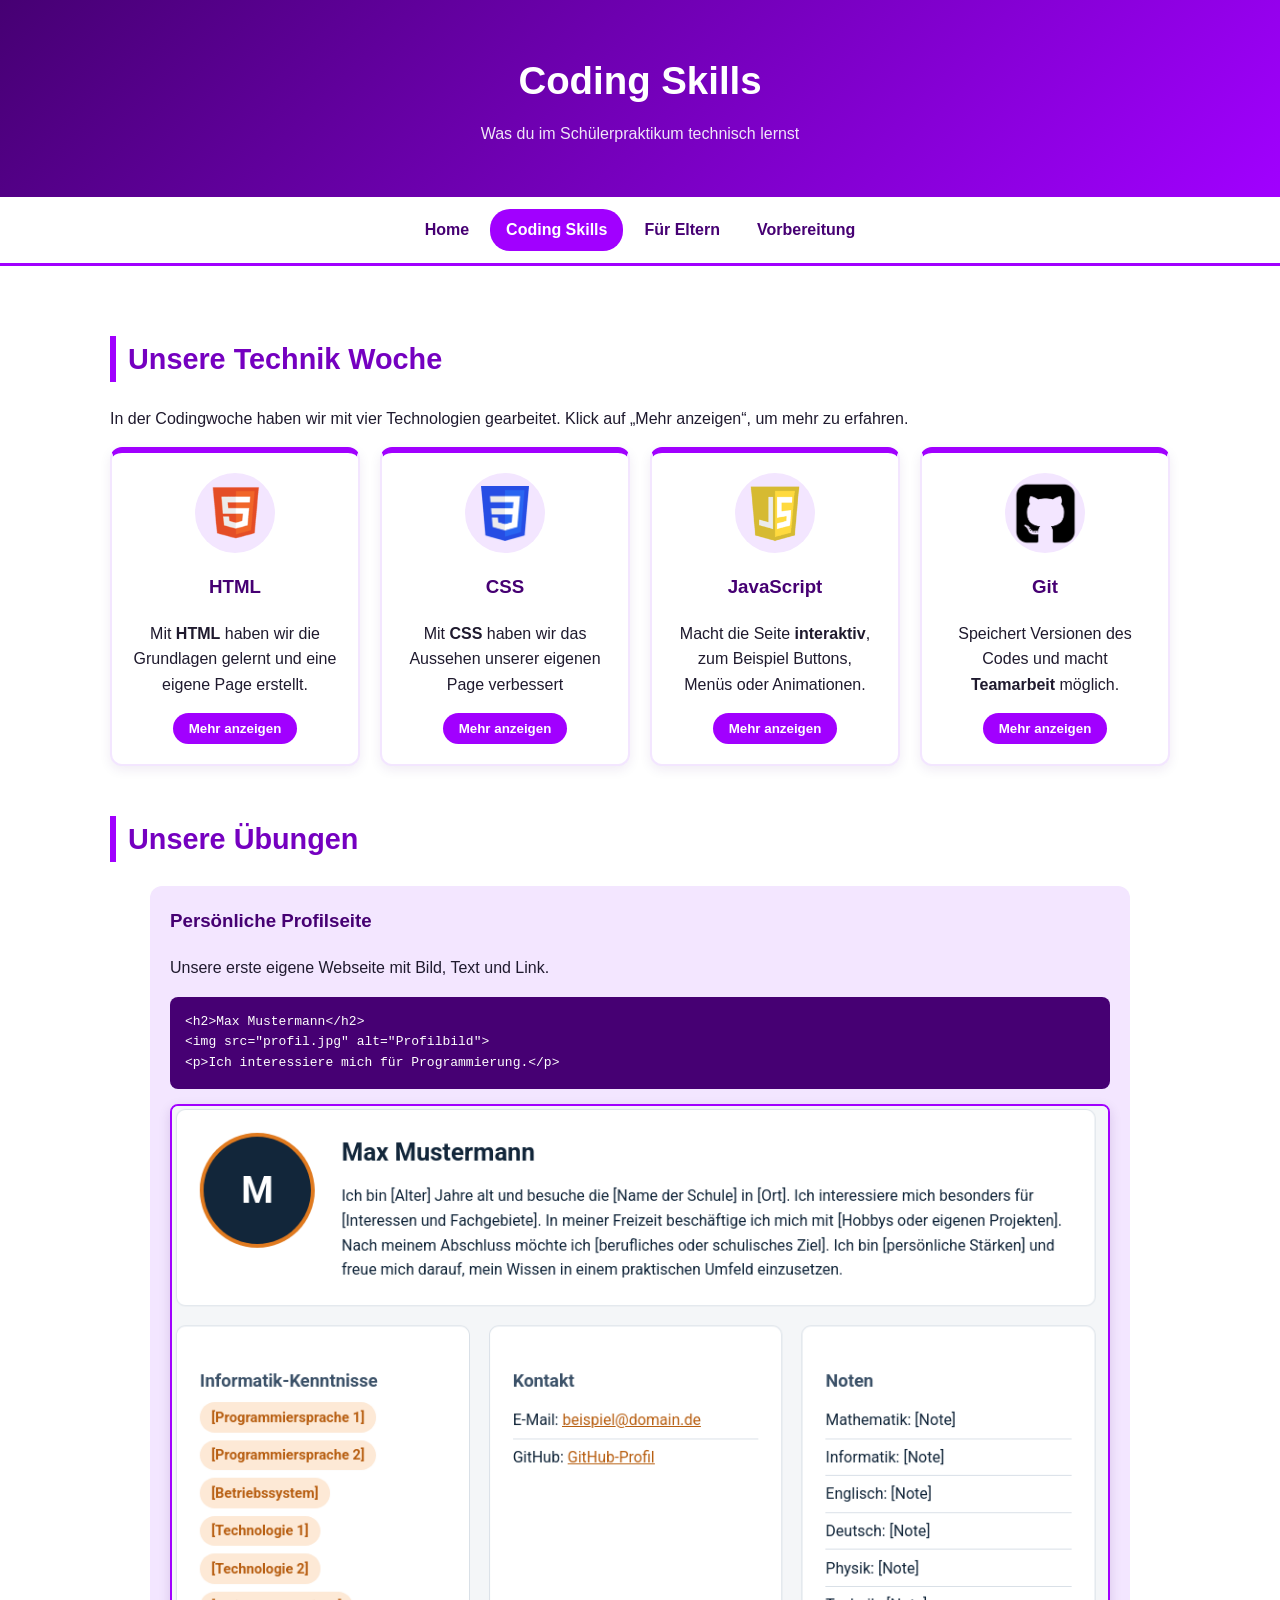
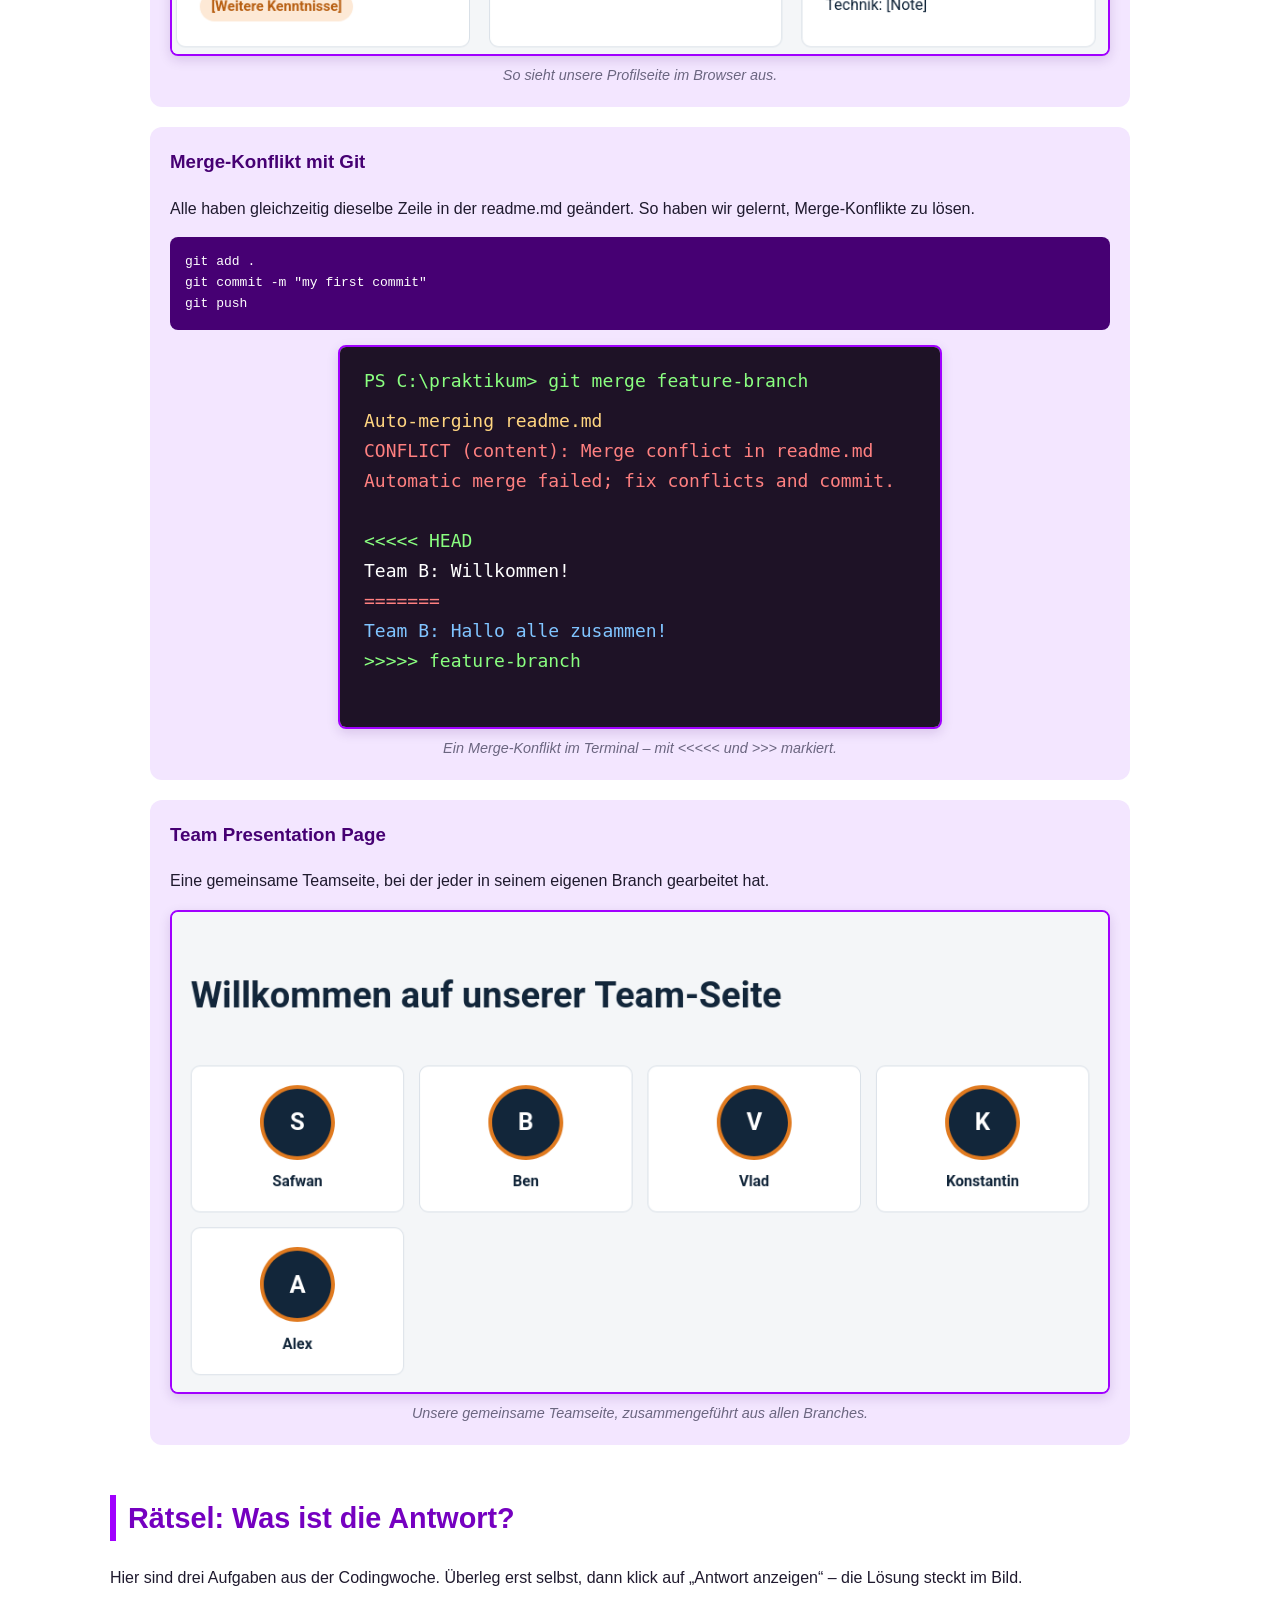
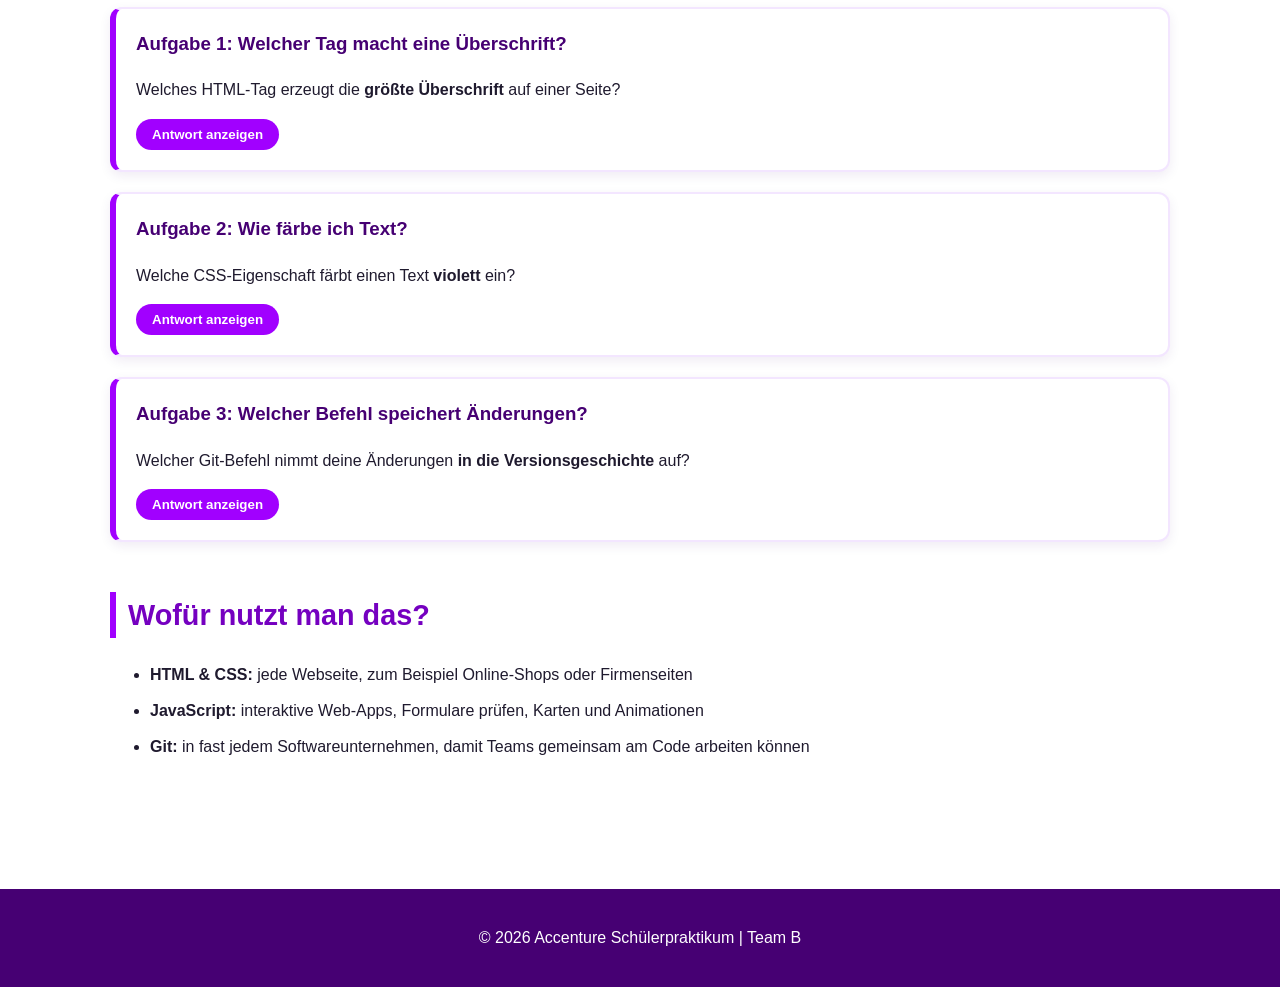
==== commit f8a7960c: "Added Improvements" ====
--- a/coding.html
+++ b/coding.html
@@ -75,7 +75,7 @@
                 <pre><code>&lt;h2&gt;Max Mustermann&lt;/h2&gt;
 &lt;img src="profil.jpg" alt="Profilbild"&gt;
 &lt;p&gt;Ich interessiere mich für Programmierung.&lt;/p&gt;</code></pre>
-                <img src="images/teamb/profileseit.png" alt="Screenshot der persönlichen Profilseite" class="uebung-bild" loading="lazy">
+                <img src="images/teamb/Profile.png" alt="Screenshot der persönlichen Profilseite" class="uebung-bild" loading="lazy">
                 <figcaption>So sieht unsere Profilseite im Browser aus.</figcaption>
             </figure>
 
@@ -85,7 +85,7 @@
                 <pre><code>git add .
 git commit -m "my first commit"
 git push</code></pre>
-                <img src="images/merge-konflikt.svg" alt="Screenshot eines Git-Merge-Konflikts im Terminal" class="uebung-bild" loading="lazy">
+                <img src="images/teamb/merge-konflikt.svg" alt="Screenshot eines Git-Merge-Konflikts im Terminal" class="uebung-bild" loading="lazy">
                 <figcaption>Ein Merge-Konflikt im Terminal – mit &lt;&lt;&lt;&lt;&lt; und &gt;&gt;&gt; markiert.</figcaption>
             </figure>
 
@@ -106,53 +106,33 @@
                 <h3>Aufgabe 1: Welcher Tag macht eine Überschrift?</h3>
                 <p>Welches HTML-Tag erzeugt die <strong>größte Überschrift</strong> auf einer Seite?</p>
                 <button class="antwort-button" aria-expanded="false">Antwort anzeigen</button>
-                <img class="antwort-bild" src="images/antwort-1.svg" alt="Lösung: Das h1-Tag erzeugt die größte Überschrift" loading="lazy">
+                <img class="antwort-bild" src="images/teamb/antwort-1.svg" alt="Lösung: Das h1-Tag erzeugt die größte Überschrift" loading="lazy">
             </div>
 
             <div class="quiz-aufgabe">
                 <h3>Aufgabe 2: Wie färbe ich Text?</h3>
                 <p>Welche CSS-Eigenschaft färbt einen Text <strong>violett</strong> ein?</p>
                 <button class="antwort-button" aria-expanded="false">Antwort anzeigen</button>
-                <img class="antwort-bild" src="images/antwort-2.svg" alt="Lösung: color: violet; in CSS" loading="lazy">
+                <img class="antwort-bild" src="images/teamb/antwort-2.svg" alt="Lösung: color: violet; in CSS" loading="lazy">
             </div>
 
             <div class="quiz-aufgabe">
                 <h3>Aufgabe 3: Welcher Befehl speichert Änderungen?</h3>
                 <p>Welcher Git-Befehl nimmt deine Änderungen <strong>in die Versionsgeschichte</strong> auf?</p>
                 <button class="antwort-button" aria-expanded="false">Antwort anzeigen</button>
-                <img class="antwort-bild" src="images/antwort-3.svg" alt="Lösung: git commit -m speichert die Änderungen" loading="lazy">
+                <img class="antwort-bild" src="images/teamb/antwort-3.svg" alt="Lösung: git commit -m speichert die Änderungen" loading="lazy">
             </div>
         </section>
 
         <!-- ===== Teil 3: Wofür nutzt man das? (Person 3) ===== -->
         <section id="nutzen">
-    <h2>Wofür nutzt man das?</h2>
-    <p>Alles, was wir in der Codingwoche gelernt haben, wird auch im echten Berufsleben täglich benutzt.</p>
-
-    <h3>HTML &amp; CSS</h3>
-    <ul class="nutzen-liste">
-        <li>Jede Webseite im Internet besteht aus HTML und CSS, zum Beispiel Online-Shops, Nachrichtenseiten oder Firmenwebsites</li>
-        <li>Auch E-Mail-Newsletter werden oft mit HTML gestaltet</li>
-        <li>Mit CSS sorgt man dafür, dass eine Seite auf dem Handy genauso gut aussieht wie am Laptop</li>
-    </ul>
-
-    <h3>JavaScript</h3>
-    <ul class="nutzen-liste">
-        <li>Macht Webseiten interaktiv, zum Beispiel Menüs, Buttons oder Bildergalerien</li>
-        <li>Prüft Formulare, bevor sie abgeschickt werden (z. B. ob eine E-Mail-Adresse richtig eingegeben wurde)</li>
-        <li>Steckt hinter Web-Apps wie Online-Karten, Chats oder Videoplattformen</li>
-    </ul>
-
-    <h3>Git</h3>
-    <ul class="nutzen-liste">
-        <li>Wird in fast jedem Softwareunternehmen benutzt, damit viele Entwickler gleichzeitig am selben Projekt arbeiten können</li>
-        <li>Man kann jederzeit zu einer älteren Version zurückspringen, wenn etwas kaputtgeht</li>
-        <li>Plattformen wie GitHub speichern den Code online, so wie bei unserem Projekt</li>
-    </ul>
-
-    <h3>Und bei Accenture?</h3>
-    <p>Bei Accenture entwickeln Teams zum Beispiel Websites, Apps und digitale Lösungen für Kunden. Dabei arbeiten oft viele Leute gleichzeitig an einem Projekt, genau wie wir an dieser Website mit Git und Branches.</p>
-</section>
+            <h2>Wofür nutzt man das?</h2>
+            <ul class="nutzen-liste">
+                <li><strong>HTML &amp; CSS:</strong> jede Webseite, zum Beispiel Online-Shops oder Firmenseiten</li>
+                <li><strong>JavaScript:</strong> interaktive Web-Apps, Formulare prüfen, Karten und Animationen</li>
+                <li><strong>Git:</strong> in fast jedem Softwareunternehmen, damit Teams gemeinsam am Code arbeiten können</li>
+            </ul>
+        </section>
     </main>
 
     <footer>
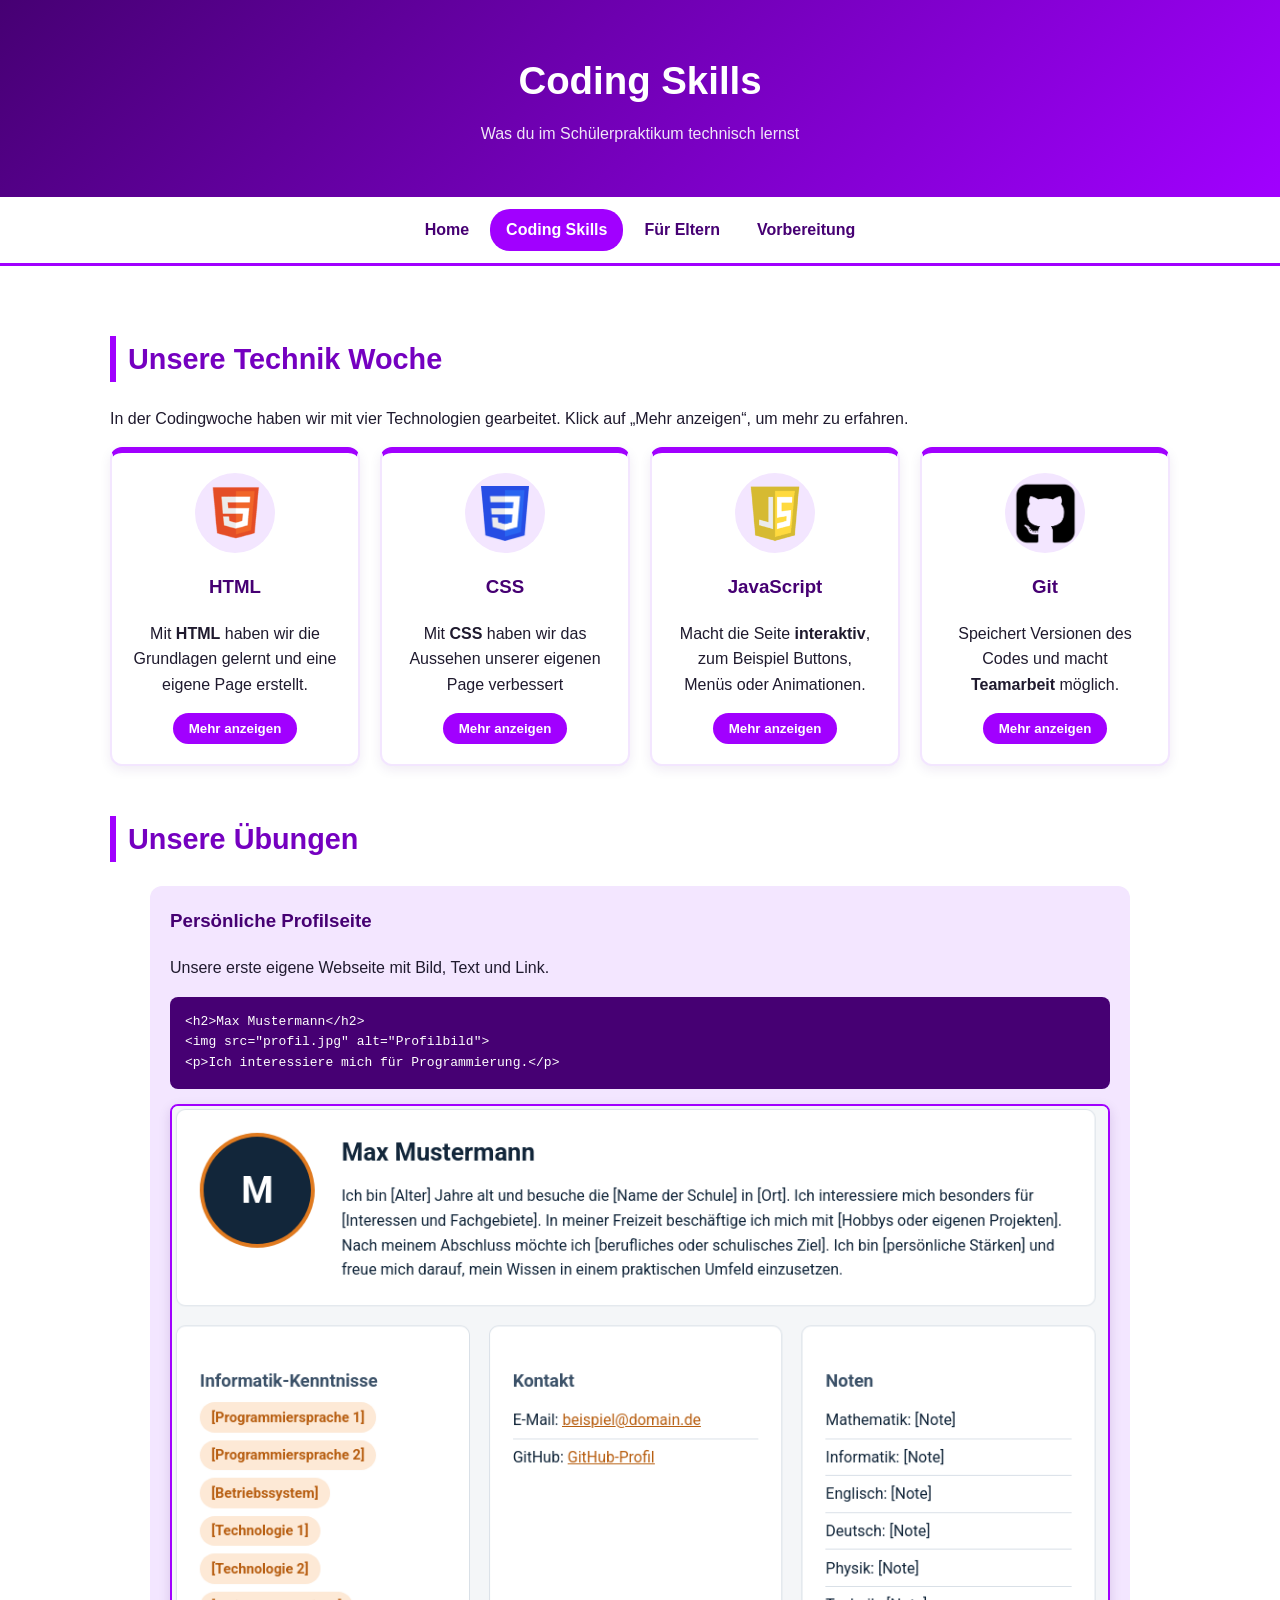
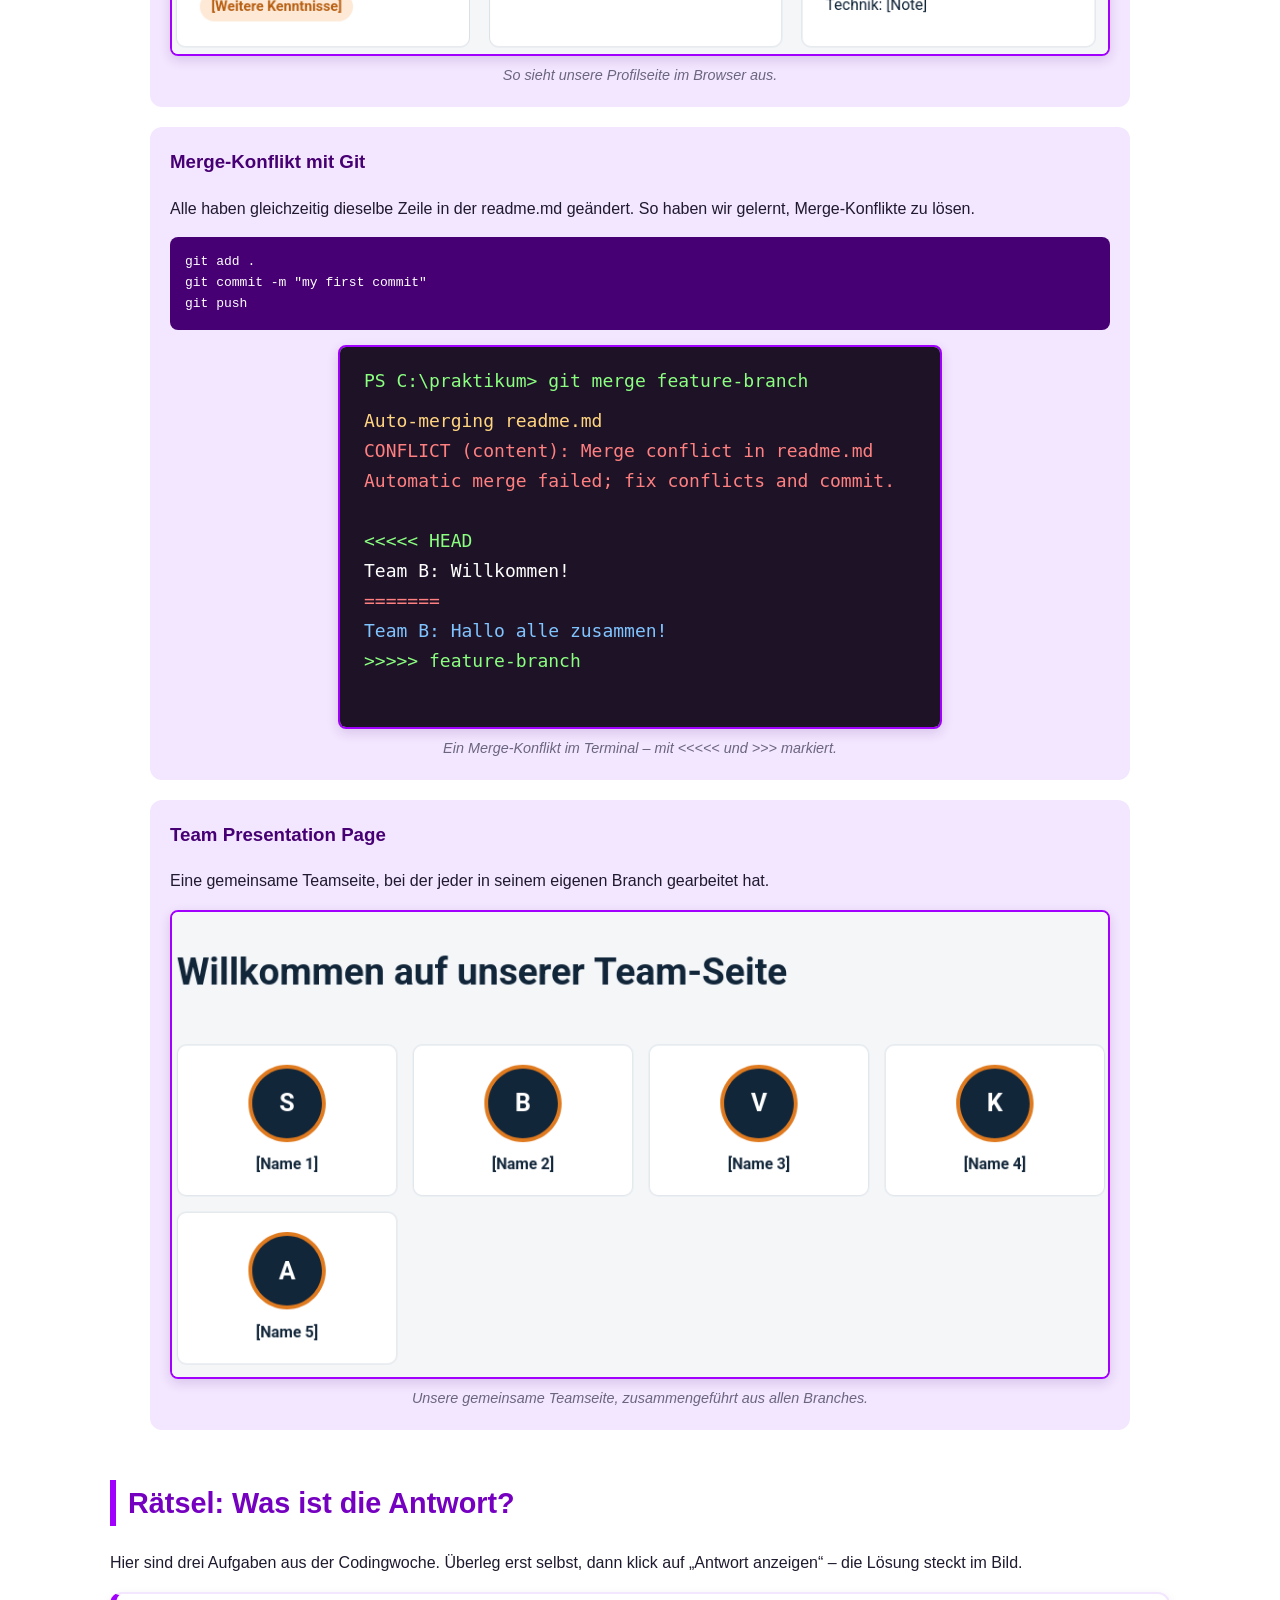
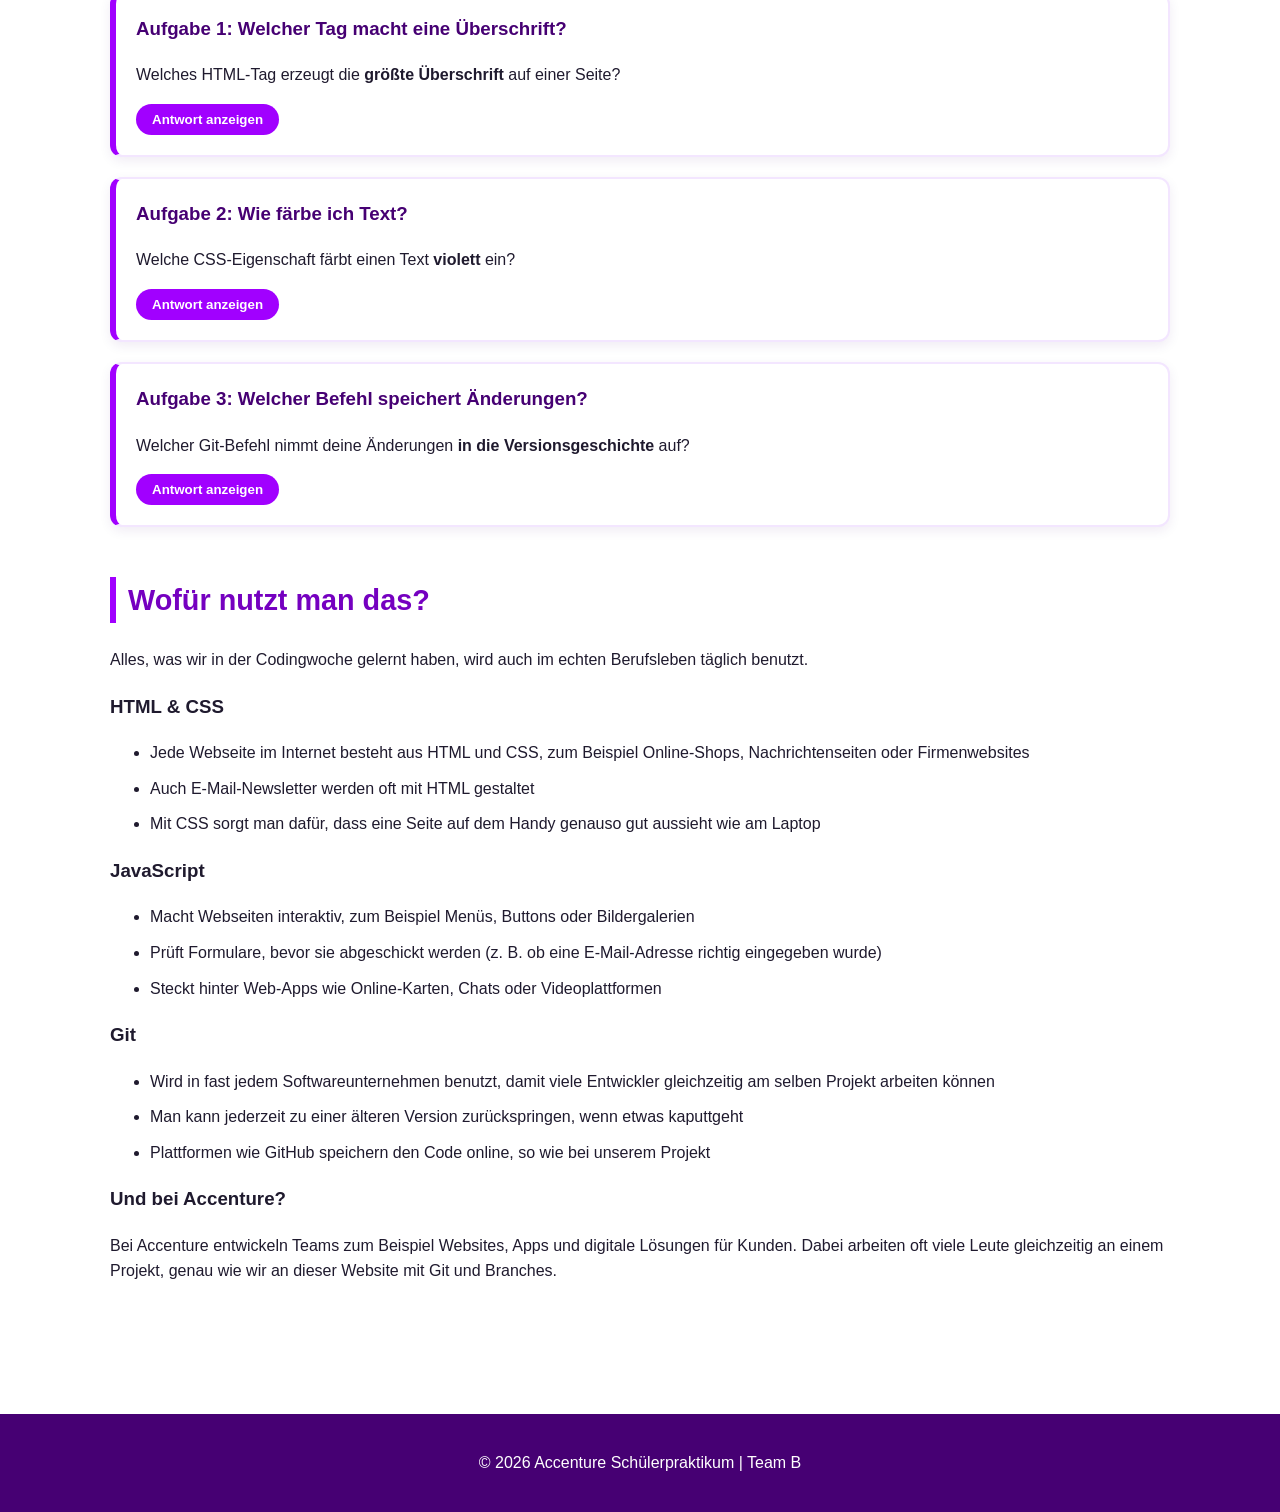
==== commit aa968a8f: "Added Simple Improvements" ====
--- a/coding.html
+++ b/coding.html
@@ -126,13 +126,33 @@
 
         <!-- ===== Teil 3: Wofür nutzt man das? (Person 3) ===== -->
         <section id="nutzen">
-            <h2>Wofür nutzt man das?</h2>
-            <ul class="nutzen-liste">
-                <li><strong>HTML &amp; CSS:</strong> jede Webseite, zum Beispiel Online-Shops oder Firmenseiten</li>
-                <li><strong>JavaScript:</strong> interaktive Web-Apps, Formulare prüfen, Karten und Animationen</li>
-                <li><strong>Git:</strong> in fast jedem Softwareunternehmen, damit Teams gemeinsam am Code arbeiten können</li>
-            </ul>
-        </section>
+    <h2>Wofür nutzt man das?</h2>
+    <p>Alles, was wir in der Codingwoche gelernt haben, wird auch im echten Berufsleben täglich benutzt.</p>
+
+    <h3>HTML &amp; CSS</h3>
+    <ul class="nutzen-liste">
+        <li>Jede Webseite im Internet besteht aus HTML und CSS, zum Beispiel Online-Shops, Nachrichtenseiten oder Firmenwebsites</li>
+        <li>Auch E-Mail-Newsletter werden oft mit HTML gestaltet</li>
+        <li>Mit CSS sorgt man dafür, dass eine Seite auf dem Handy genauso gut aussieht wie am Laptop</li>
+    </ul>
+
+    <h3>JavaScript</h3>
+    <ul class="nutzen-liste">
+        <li>Macht Webseiten interaktiv, zum Beispiel Menüs, Buttons oder Bildergalerien</li>
+        <li>Prüft Formulare, bevor sie abgeschickt werden (z. B. ob eine E-Mail-Adresse richtig eingegeben wurde)</li>
+        <li>Steckt hinter Web-Apps wie Online-Karten, Chats oder Videoplattformen</li>
+    </ul>
+
+    <h3>Git</h3>
+    <ul class="nutzen-liste">
+        <li>Wird in fast jedem Softwareunternehmen benutzt, damit viele Entwickler gleichzeitig am selben Projekt arbeiten können</li>
+        <li>Man kann jederzeit zu einer älteren Version zurückspringen, wenn etwas kaputtgeht</li>
+        <li>Plattformen wie GitHub speichern den Code online, so wie bei unserem Projekt</li>
+    </ul>
+
+    <h3>Und bei Accenture?</h3>
+    <p>Bei Accenture entwickeln Teams zum Beispiel Websites, Apps und digitale Lösungen für Kunden. Dabei arbeiten oft viele Leute gleichzeitig an einem Projekt, genau wie wir an dieser Website mit Git und Branches.</p>
+</section>
     </main>
 
     <footer>
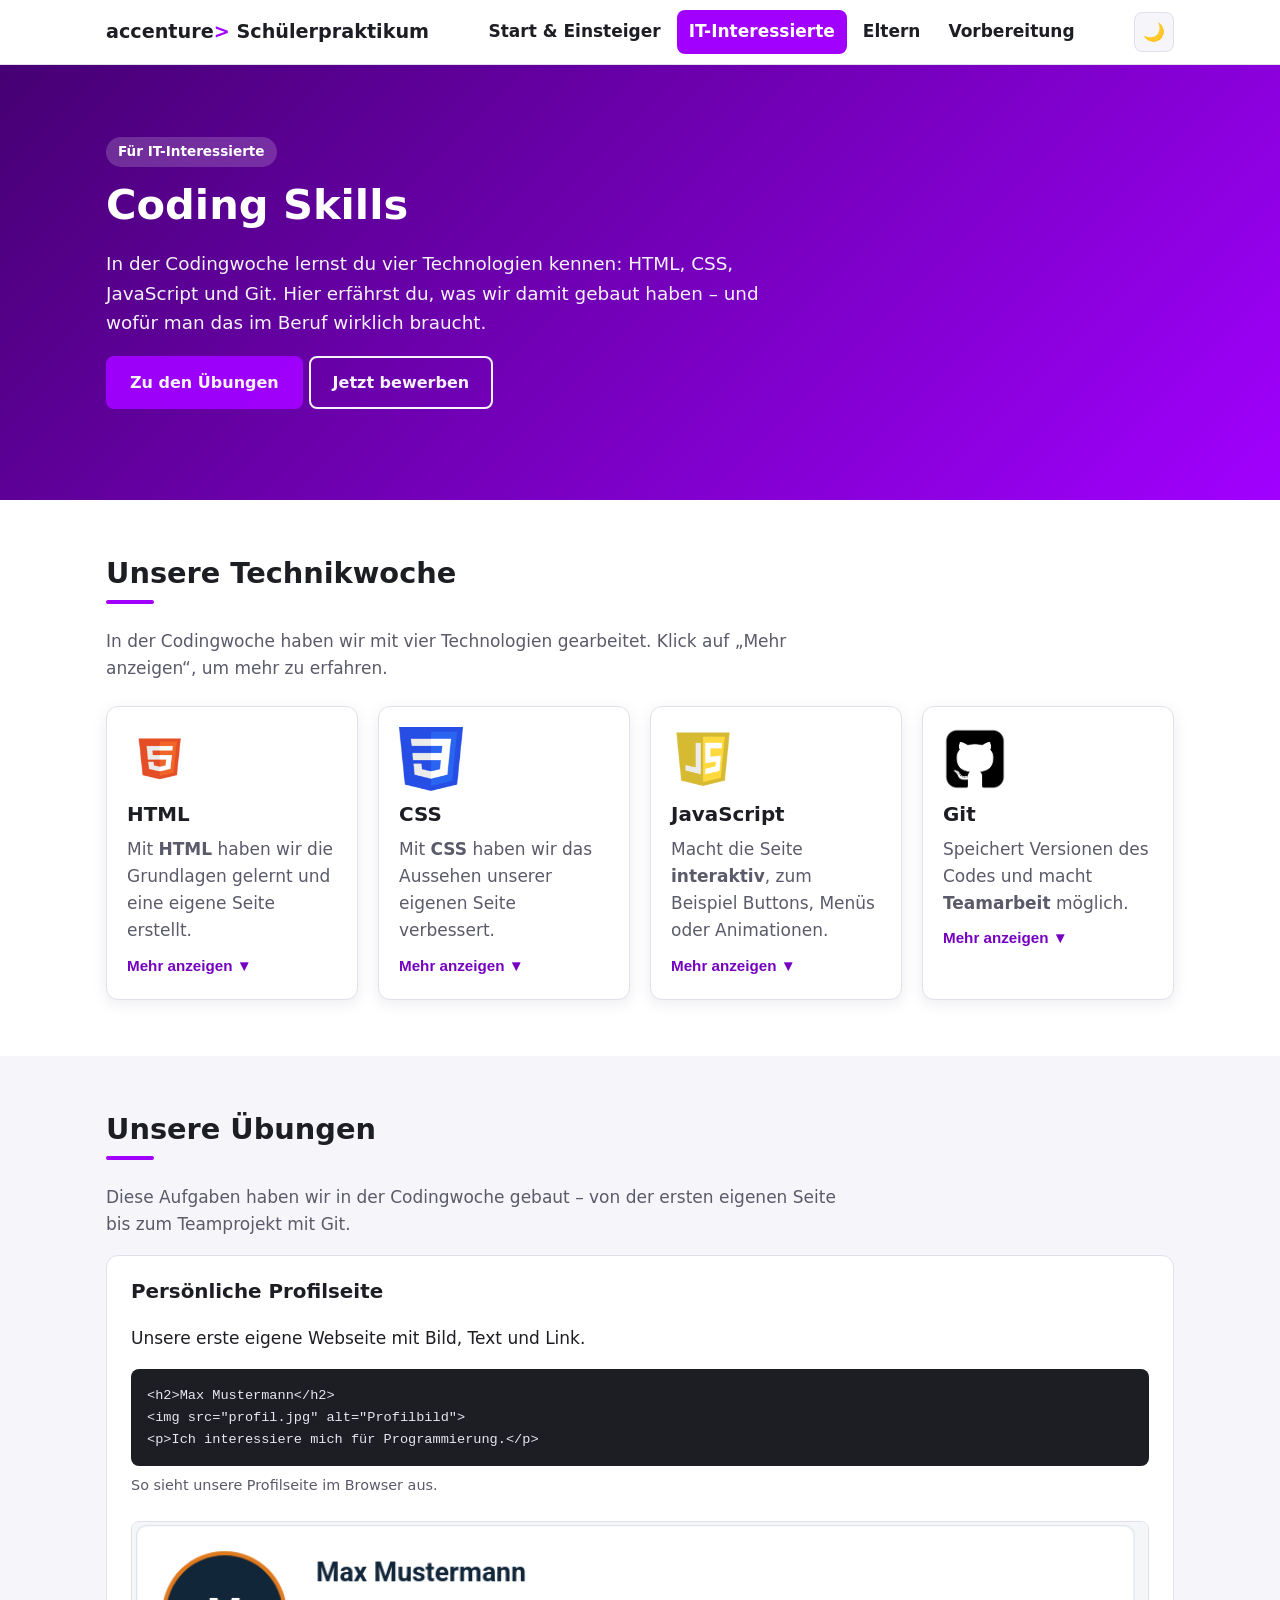
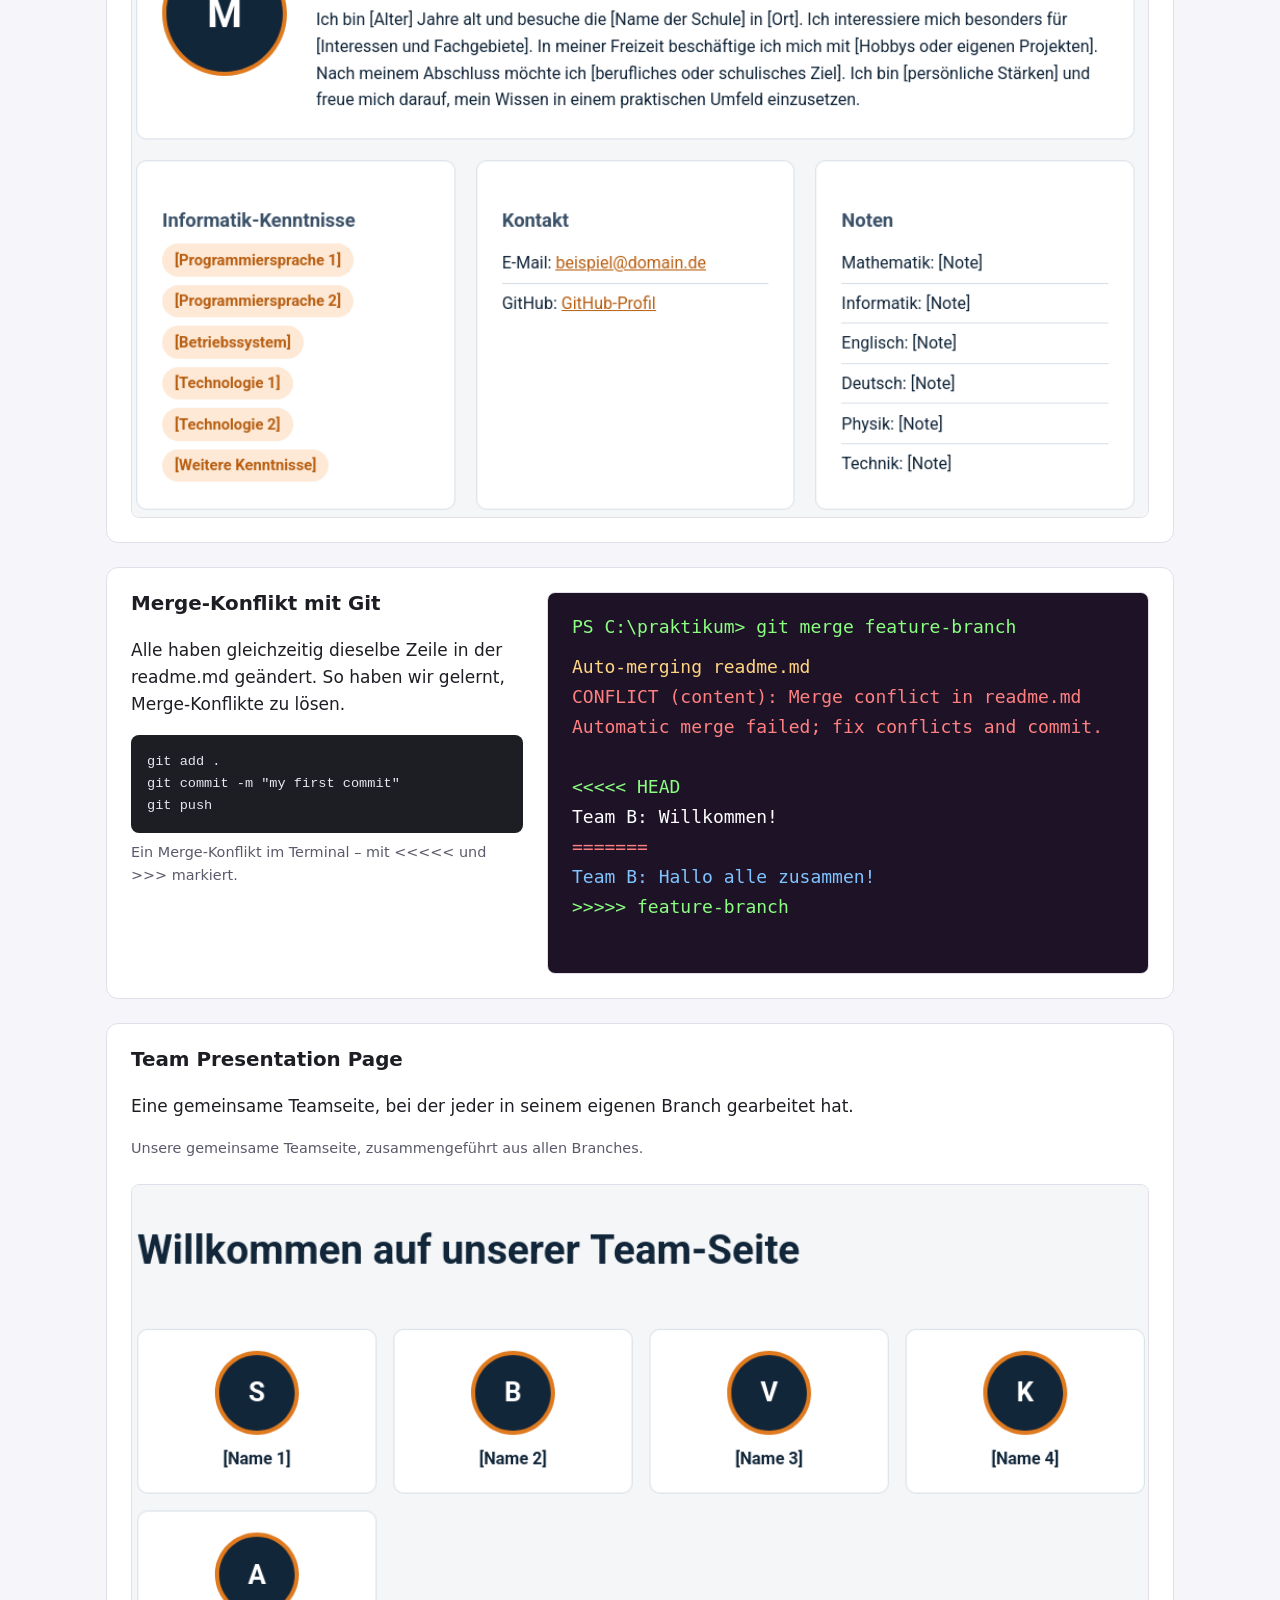
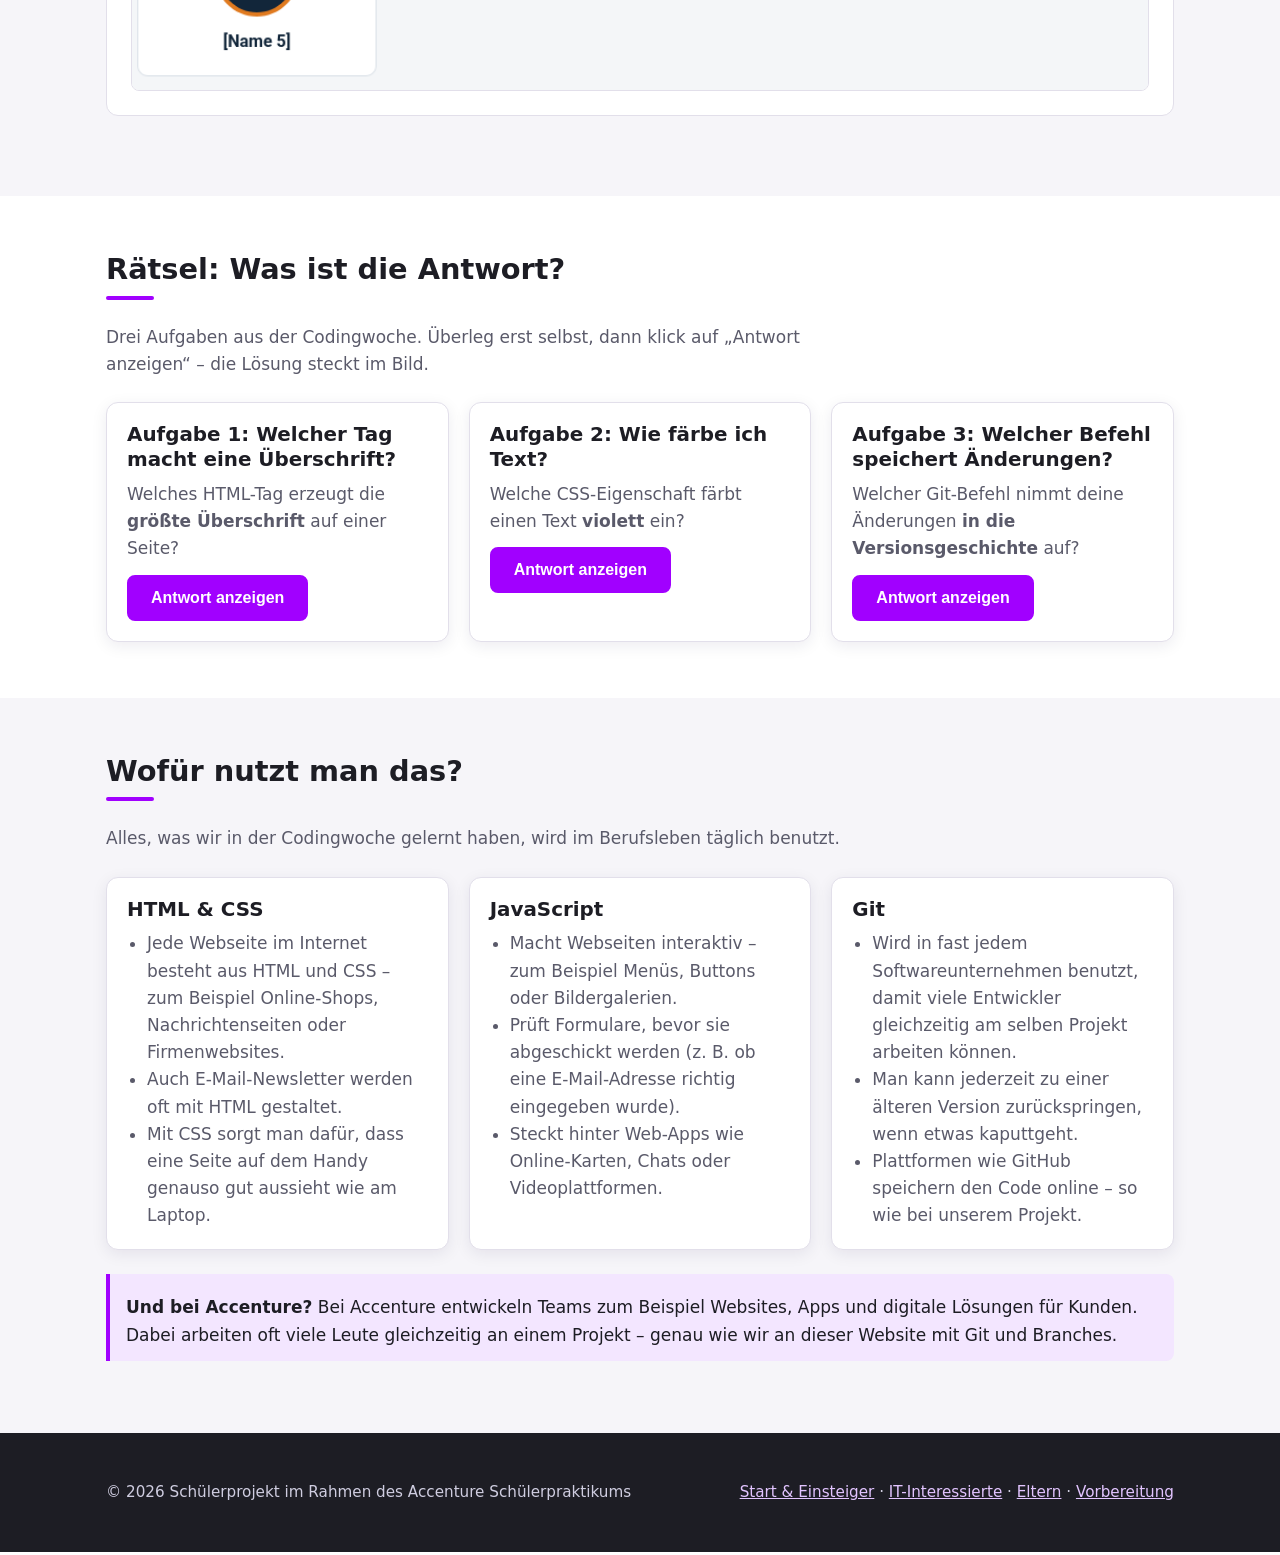
==== commit 57b6ef36: "Verbesserung" ====
--- a/coding.html
+++ b/coding.html
@@ -1,165 +1,203 @@
 <!DOCTYPE html>
 <html lang="de">
-
 <head>
-    <meta charset="UTF-8">
-    <meta name="viewport" content="width=device-width, initial-scale=1.0">
-    <meta name="description" content="Welche Technologien wir im Accenture Schülerpraktikum gelernt haben: HTML, CSS, JavaScript und Git – inklusive Übungen und Aufgaben mit Lösungen.">
-    <title>Coding Skills | Accenture Schülerpraktikum</title>
-    <link rel="stylesheet" href="style.css">
-    <link rel="stylesheet" href="teamb.css">
+  <meta charset="UTF-8">
+  <meta name="viewport" content="width=device-width, initial-scale=1.0">
+  <title>IT-Interessierte | Accenture Schülerpraktikum</title>
+  <meta name="description" content="Welche Technologien im Accenture Schülerpraktikum gelernt werden: HTML, CSS, JavaScript und Git – mit Übungen und Rätseln.">
+  <!-- gemeinsames Design für alle Seiten -->
+  <link rel="stylesheet" href="teama.css">
 </head>
-
 <body>
-    <header>
+
+  <!-- ===== GEMEINSAME NAVIGATION (auf allen 4 Seiten gleich) ===== -->
+  <header class="navbar">
+    <nav class="container" aria-label="Hauptnavigation">
+      <a href="index.html" class="logo">accenture<span>&gt;</span> Schülerpraktikum</a>
+      <ul class="nav-links">
+        <li><a href="index.html">Start &amp; Einsteiger</a></li>
+        <li><a href="coding.html" class="aktiv">IT-Interessierte</a></li>
+        <li><a href="eltern.html">Eltern</a></li>
+        <li><a href="vorbereitung.html">Vorbereitung</a></li>
+      </ul>
+      <div class="nav-aktionen">
+        <button id="dark-btn" class="icon-btn" type="button" aria-label="Dunklen Modus aktivieren">🌙</button>
+        <button id="menu-btn" class="icon-btn" type="button" aria-label="Menü öffnen" aria-expanded="false">☰</button>
+      </div>
+    </nav>
+  </header>
+
+  <main>
+
+    <!-- 1. Willkommenstext -->
+    <section class="hero">
+      <div class="container">
+        <span class="label">Für IT-Interessierte</span>
         <h1>Coding Skills</h1>
-        <p>Was du im Schülerpraktikum technisch lernst</p>
-    </header>
-
-    <nav aria-label="Hauptnavigation">
-        <a href="index.html">Home</a>
-        <a href="coding.html" class="active" aria-current="page">Coding Skills</a>
-        <a href="eltern.html">Für Eltern</a>
-        <a href="vorbereitung.html">Vorbereitung</a>
-    </nav>
-
-    <main>
-        <!-- ===== Teil 1: Cards (Person 1) ===== -->
-        <section id="cards">
-            <h2>Unsere Technik Woche</h2>
-            <p>In der Codingwoche haben wir mit vier Technologien gearbeitet. Klick auf „Mehr anzeigen“, um mehr zu erfahren.</p>
-
-            <div class="cards">
-                <div class="card">
-                    <div class="card-icon"><img src="images/teamb/html.png" alt="HTML Logo"></div>
-                    <h3>HTML</h3>
-                    <p>Mit <strong>HTML</strong> haben wir die Grundlagen gelernt und eine eigene Page erstellt.</p>
-                    <button class="mehr-button">Mehr anzeigen</button>
-                    <p class="mehr-text">Mit Tags wie &lt;h1&gt;, &lt;p&gt; oder &lt;img&gt; baut man Überschriften, Texte und Bilder ein.</p>
-                </div>
-
-                <div class="card">
-
-                    <div class="card-icon"><img src="images/teamb/css.png" alt="CSS Logo"></div>
-                    <h3>CSS</h3>
-                    <p>Mit <strong>CSS</strong> haben wir das Aussehen unserer eigenen Page verbessert</p>
-                    <button class="mehr-button">Mehr anzeigen</button>
-                    <p class="mehr-text">Farben, Schriften, Abstände und Layouts wie Flexbox, mit dem diese Cards nebeneinander stehen.</p>
-                </div>
-
-                <div class="card">
-                    <div class="card-icon"><img src="images/teamb/js.png" alt="JavaScript Logo"></div>
-                    <h3>JavaScript</h3>
-                    <p>Macht die Seite <strong>interaktiv</strong>, zum Beispiel Buttons, Menüs oder Animationen.</p>
-                    <button class="mehr-button" aria-expanded="false">Mehr anzeigen</button>
-                    <p class="mehr-text">Auch der „Mehr anzeigen“-Button, den du gerade benutzt, funktioniert mit JavaScript.</p>
-                </div>
-
-                <div class="card">
-                    <div class="card-icon"><img src="images/teamb/Github.png" alt="Git Logo"></div>
-                    <h3>Git</h3>
-                    <p>Speichert Versionen des Codes und macht <strong>Teamarbeit</strong> möglich.</p>
-                    <button class="mehr-button" aria-expanded="false">Mehr anzeigen</button>
-                    <p class="mehr-text">Mit Branches und Pull Requests arbeiten mehrere Leute gleichzeitig am selben Projekt, so wie wir an dieser Website.</p>
-                </div>
-            </div>
-        </section>
-
-        <!-- ===== Teil 2: Übungen (Person 2) ===== -->
-        <section id="uebungen">
-            <h2>Unsere Übungen</h2>
-
-            <figure class="uebung">
-                <h3>Persönliche Profilseite</h3>
-                <p>Unsere erste eigene Webseite mit Bild, Text und Link.</p>
-                <pre><code>&lt;h2&gt;Max Mustermann&lt;/h2&gt;
+        <p>In der Codingwoche lernst du vier Technologien kennen: HTML, CSS, JavaScript und Git. Hier erfährst du, was wir damit gebaut haben – und wofür man das im Beruf wirklich braucht.</p>
+        <p>
+          <a href="#uebungen" class="btn">Zu den Übungen</a>
+          <a href="vorbereitung.html#bewerbung" class="btn hell">Jetzt bewerben</a>
+        </p>
+      </div>
+    </section>
+
+    <!-- 2. Die vier Technologien -->
+    <section id="technik">
+      <div class="container">
+        <h2>Unsere Technikwoche</h2>
+        <p class="einleitung">In der Codingwoche haben wir mit vier Technologien gearbeitet. Klick auf „Mehr anzeigen“, um mehr zu erfahren.</p>
+        <div class="card-reihe" style="margin-top:24px">
+          <div class="card">
+            <img src="images/teamb/html.png" alt="HTML Logo">
+            <h3>HTML</h3>
+            <p>Mit <strong>HTML</strong> haben wir die Grundlagen gelernt und eine eigene Seite erstellt.</p>
+            <button class="mehr-btn" type="button" aria-expanded="false">Mehr anzeigen ▼</button>
+            <p class="mehr-text">Mit Tags wie &lt;h1&gt;, &lt;p&gt; oder &lt;img&gt; baut man Überschriften, Texte und Bilder ein.</p>
+          </div>
+          <div class="card">
+            <img src="images/teamb/css.png" alt="CSS Logo">
+            <h3>CSS</h3>
+            <p>Mit <strong>CSS</strong> haben wir das Aussehen unserer eigenen Seite verbessert.</p>
+            <button class="mehr-btn" type="button" aria-expanded="false">Mehr anzeigen ▼</button>
+            <p class="mehr-text">Farben, Schriften, Abstände und Layouts wie Flexbox – damit die Cards hier nebeneinander stehen.</p>
+          </div>
+          <div class="card">
+            <img src="images/teamb/js.png" alt="JavaScript Logo">
+            <h3>JavaScript</h3>
+            <p>Macht die Seite <strong>interaktiv</strong>, zum Beispiel Buttons, Menüs oder Animationen.</p>
+            <button class="mehr-btn" type="button" aria-expanded="false">Mehr anzeigen ▼</button>
+            <p class="mehr-text">Auch der „Mehr anzeigen“-Button, den du gerade benutzt, funktioniert mit JavaScript.</p>
+          </div>
+          <div class="card">
+            <img src="images/teamb/Github.png" alt="Git Logo">
+            <h3>Git</h3>
+            <p>Speichert Versionen des Codes und macht <strong>Teamarbeit</strong> möglich.</p>
+            <button class="mehr-btn" type="button" aria-expanded="false">Mehr anzeigen ▼</button>
+            <p class="mehr-text">Mit Branches und Pull Requests arbeiten mehrere Leute gleichzeitig am selben Projekt, so wie wir an dieser Website.</p>
+          </div>
+        </div>
+      </div>
+    </section>
+
+    <!-- 3. Übungen -->
+    <section class="grau" id="uebungen">
+      <div class="container">
+        <h2>Unsere Übungen</h2>
+        <p class="einleitung">Diese Aufgaben haben wir in der Codingwoche gebaut – von der ersten eigenen Seite bis zum Teamprojekt mit Git.</p>
+
+        <figure class="uebung">
+          <div>
+            <h3>Persönliche Profilseite</h3>
+            <p>Unsere erste eigene Webseite mit Bild, Text und Link.</p>
+            <pre><code>&lt;h2&gt;Max Mustermann&lt;/h2&gt;
 &lt;img src="profil.jpg" alt="Profilbild"&gt;
 &lt;p&gt;Ich interessiere mich für Programmierung.&lt;/p&gt;</code></pre>
-                <img src="images/teamb/Profile.png" alt="Screenshot der persönlichen Profilseite" class="uebung-bild" loading="lazy">
-                <figcaption>So sieht unsere Profilseite im Browser aus.</figcaption>
-            </figure>
-
-            <figure class="uebung">
-                <h3>Merge-Konflikt mit Git</h3>
-                <p>Alle haben gleichzeitig dieselbe Zeile in der readme.md geändert. So haben wir gelernt, Merge-Konflikte zu lösen.</p>
-                <pre><code>git add .
+            <figcaption>So sieht unsere Profilseite im Browser aus.</figcaption>
+          </div>
+          <img src="images/teamb/Profile.png" alt="Screenshot der persönlichen Profilseite" loading="lazy">
+        </figure>
+
+        <figure class="uebung">
+          <div>
+            <h3>Merge-Konflikt mit Git</h3>
+            <p>Alle haben gleichzeitig dieselbe Zeile in der readme.md geändert. So haben wir gelernt, Merge-Konflikte zu lösen.</p>
+            <pre><code>git add .
 git commit -m "my first commit"
 git push</code></pre>
-                <img src="images/teamb/merge-konflikt.svg" alt="Screenshot eines Git-Merge-Konflikts im Terminal" class="uebung-bild" loading="lazy">
-                <figcaption>Ein Merge-Konflikt im Terminal – mit &lt;&lt;&lt;&lt;&lt; und &gt;&gt;&gt; markiert.</figcaption>
-            </figure>
-
-            <figure class="uebung">
-                <h3>Team Presentation Page</h3>
-                <p>Eine gemeinsame Teamseite, bei der jeder in seinem eigenen Branch gearbeitet hat.</p>
-                <img src="images/teamb/Team.png" alt="Screenshot der Team Presentation Page" class="uebung-bild" loading="lazy">
-                <figcaption>Unsere gemeinsame Teamseite, zusammengeführt aus allen Branches.</figcaption>
-            </figure>
-        </section>
-
-        <!-- ===== Teil 2b: Aufgaben mit Lösungen als Foto (Person 2) ===== -->
-        <section id="quiz">
-            <h2>Rätsel: Was ist die Antwort?</h2>
-            <p>Hier sind drei Aufgaben aus der Codingwoche. Überleg erst selbst, dann klick auf „Antwort anzeigen“ – die Lösung steckt im Bild.</p>
-
-            <div class="quiz-aufgabe">
-                <h3>Aufgabe 1: Welcher Tag macht eine Überschrift?</h3>
-                <p>Welches HTML-Tag erzeugt die <strong>größte Überschrift</strong> auf einer Seite?</p>
-                <button class="antwort-button" aria-expanded="false">Antwort anzeigen</button>
-                <img class="antwort-bild" src="images/teamb/antwort-1.svg" alt="Lösung: Das h1-Tag erzeugt die größte Überschrift" loading="lazy">
-            </div>
-
-            <div class="quiz-aufgabe">
-                <h3>Aufgabe 2: Wie färbe ich Text?</h3>
-                <p>Welche CSS-Eigenschaft färbt einen Text <strong>violett</strong> ein?</p>
-                <button class="antwort-button" aria-expanded="false">Antwort anzeigen</button>
-                <img class="antwort-bild" src="images/teamb/antwort-2.svg" alt="Lösung: color: violet; in CSS" loading="lazy">
-            </div>
-
-            <div class="quiz-aufgabe">
-                <h3>Aufgabe 3: Welcher Befehl speichert Änderungen?</h3>
-                <p>Welcher Git-Befehl nimmt deine Änderungen <strong>in die Versionsgeschichte</strong> auf?</p>
-                <button class="antwort-button" aria-expanded="false">Antwort anzeigen</button>
-                <img class="antwort-bild" src="images/teamb/antwort-3.svg" alt="Lösung: git commit -m speichert die Änderungen" loading="lazy">
-            </div>
-        </section>
-
-        <!-- ===== Teil 3: Wofür nutzt man das? (Person 3) ===== -->
-        <section id="nutzen">
-    <h2>Wofür nutzt man das?</h2>
-    <p>Alles, was wir in der Codingwoche gelernt haben, wird auch im echten Berufsleben täglich benutzt.</p>
-
-    <h3>HTML &amp; CSS</h3>
-    <ul class="nutzen-liste">
-        <li>Jede Webseite im Internet besteht aus HTML und CSS, zum Beispiel Online-Shops, Nachrichtenseiten oder Firmenwebsites</li>
-        <li>Auch E-Mail-Newsletter werden oft mit HTML gestaltet</li>
-        <li>Mit CSS sorgt man dafür, dass eine Seite auf dem Handy genauso gut aussieht wie am Laptop</li>
-    </ul>
-
-    <h3>JavaScript</h3>
-    <ul class="nutzen-liste">
-        <li>Macht Webseiten interaktiv, zum Beispiel Menüs, Buttons oder Bildergalerien</li>
-        <li>Prüft Formulare, bevor sie abgeschickt werden (z. B. ob eine E-Mail-Adresse richtig eingegeben wurde)</li>
-        <li>Steckt hinter Web-Apps wie Online-Karten, Chats oder Videoplattformen</li>
-    </ul>
-
-    <h3>Git</h3>
-    <ul class="nutzen-liste">
-        <li>Wird in fast jedem Softwareunternehmen benutzt, damit viele Entwickler gleichzeitig am selben Projekt arbeiten können</li>
-        <li>Man kann jederzeit zu einer älteren Version zurückspringen, wenn etwas kaputtgeht</li>
-        <li>Plattformen wie GitHub speichern den Code online, so wie bei unserem Projekt</li>
-    </ul>
-
-    <h3>Und bei Accenture?</h3>
-    <p>Bei Accenture entwickeln Teams zum Beispiel Websites, Apps und digitale Lösungen für Kunden. Dabei arbeiten oft viele Leute gleichzeitig an einem Projekt, genau wie wir an dieser Website mit Git und Branches.</p>
-</section>
-    </main>
-
-    <footer>
-        <p>&copy; 2026 Accenture Schülerpraktikum | Team B</p>
-    </footer>
-
-    <script src="teamb.js"></script>
+            <figcaption>Ein Merge-Konflikt im Terminal – mit &lt;&lt;&lt;&lt;&lt; und &gt;&gt;&gt; markiert.</figcaption>
+          </div>
+          <img src="images/teamb/merge-konflikt.svg" alt="Screenshot eines Git-Merge-Konflikts im Terminal" loading="lazy">
+        </figure>
+
+        <figure class="uebung">
+          <div>
+            <h3>Team Presentation Page</h3>
+            <p>Eine gemeinsame Teamseite, bei der jeder in seinem eigenen Branch gearbeitet hat.</p>
+            <figcaption>Unsere gemeinsame Teamseite, zusammengeführt aus allen Branches.</figcaption>
+          </div>
+          <img src="images/teamb/Team.png" alt="Screenshot der Team Presentation Page" loading="lazy">
+        </figure>
+      </div>
+    </section>
+
+    <!-- 4. Rätsel -->
+    <section id="quiz">
+      <div class="container">
+        <h2>Rätsel: Was ist die Antwort?</h2>
+        <p class="einleitung">Drei Aufgaben aus der Codingwoche. Überleg erst selbst, dann klick auf „Antwort anzeigen“ – die Lösung steckt im Bild.</p>
+        <div class="card-reihe" style="margin-top:24px">
+          <div class="card">
+            <h3>Aufgabe 1: Welcher Tag macht eine Überschrift?</h3>
+            <p>Welches HTML-Tag erzeugt die <strong>größte Überschrift</strong> auf einer Seite?</p>
+            <button class="btn antwort-btn" type="button" aria-expanded="false">Antwort anzeigen</button>
+            <img class="antwort-bild" src="images/teamb/antwort-1.svg" alt="Lösung: Das h1-Tag erzeugt die größte Überschrift" loading="lazy">
+          </div>
+          <div class="card">
+            <h3>Aufgabe 2: Wie färbe ich Text?</h3>
+            <p>Welche CSS-Eigenschaft färbt einen Text <strong>violett</strong> ein?</p>
+            <button class="btn antwort-btn" type="button" aria-expanded="false">Antwort anzeigen</button>
+            <img class="antwort-bild" src="images/teamb/antwort-2.svg" alt="Lösung: color: violet; in CSS" loading="lazy">
+          </div>
+          <div class="card">
+            <h3>Aufgabe 3: Welcher Befehl speichert Änderungen?</h3>
+            <p>Welcher Git-Befehl nimmt deine Änderungen <strong>in die Versionsgeschichte</strong> auf?</p>
+            <button class="btn antwort-btn" type="button" aria-expanded="false">Antwort anzeigen</button>
+            <img class="antwort-bild" src="images/teamb/antwort-3.svg" alt="Lösung: git commit -m speichert die Änderungen" loading="lazy">
+          </div>
+        </div>
+      </div>
+    </section>
+
+    <!-- 5. Wofür nutzt man das? -->
+    <section class="grau" id="nutzen">
+      <div class="container">
+        <h2>Wofür nutzt man das?</h2>
+        <p class="einleitung">Alles, was wir in der Codingwoche gelernt haben, wird im Berufsleben täglich benutzt.</p>
+        <div class="card-reihe" style="margin-top:24px">
+          <div class="card">
+            <h3>HTML &amp; CSS</h3>
+            <ul>
+              <li>Jede Webseite im Internet besteht aus HTML und CSS – zum Beispiel Online-Shops, Nachrichtenseiten oder Firmenwebsites.</li>
+              <li>Auch E-Mail-Newsletter werden oft mit HTML gestaltet.</li>
+              <li>Mit CSS sorgt man dafür, dass eine Seite auf dem Handy genauso gut aussieht wie am Laptop.</li>
+            </ul>
+          </div>
+          <div class="card">
+            <h3>JavaScript</h3>
+            <ul>
+              <li>Macht Webseiten interaktiv – zum Beispiel Menüs, Buttons oder Bildergalerien.</li>
+              <li>Prüft Formulare, bevor sie abgeschickt werden (z. B. ob eine E-Mail-Adresse richtig eingegeben wurde).</li>
+              <li>Steckt hinter Web-Apps wie Online-Karten, Chats oder Videoplattformen.</li>
+            </ul>
+          </div>
+          <div class="card">
+            <h3>Git</h3>
+            <ul>
+              <li>Wird in fast jedem Softwareunternehmen benutzt, damit viele Entwickler gleichzeitig am selben Projekt arbeiten können.</li>
+              <li>Man kann jederzeit zu einer älteren Version zurückspringen, wenn etwas kaputtgeht.</li>
+              <li>Plattformen wie GitHub speichern den Code online – so wie bei unserem Projekt.</li>
+            </ul>
+          </div>
+        </div>
+        <div class="hinweis" style="margin-top:24px">
+          <p><strong>Und bei Accenture?</strong> Bei Accenture entwickeln Teams zum Beispiel Websites, Apps und digitale Lösungen für Kunden. Dabei arbeiten oft viele Leute gleichzeitig an einem Projekt – genau wie wir an dieser Website mit Git und Branches.</p>
+        </div>
+      </div>
+    </section>
+
+  </main>
+
+  <!-- ===== GEMEINSAMER FOOTER ===== -->
+  <footer>
+    <div class="container">
+      <p>© <span id="jahr">2026</span> Schülerprojekt im Rahmen des Accenture Schülerpraktikums</p>
+      <p><a href="index.html">Start &amp; Einsteiger</a> · <a href="coding.html">IT-Interessierte</a> · <a href="eltern.html">Eltern</a> · <a href="vorbereitung.html">Vorbereitung</a></p>
+    </div>
+  </footer>
+
+  <button id="nach-oben" type="button" aria-label="Nach oben scrollen">↑</button>
+  <!-- JavaScript ganz am Ende laden, damit alle HTML-Elemente schon existieren -->
+  <script src="teama.js"></script>
 </body>
-
 </html>
--- a/teama.css
+++ b/teama.css
@@ -0,0 +1,604 @@
+/* =========================================================
+   Accenture Schülerpraktikum – gemeinsames Stylesheet
+   Einheitliches Design für alle Seiten:
+     1. Variablen (Farben, Schriften)
+     2. Grundlayout, Navigation, Footer
+     3. Bausteine (Cards, Buttons, ...)
+     4. Startseite
+     5. Coding (IT-Interessierte)
+     6. Eltern
+     7. Vorbereitung
+     8. Responsive & Extras
+   ========================================================= */
+
+/* ---------- 1. Variablen ---------- */
+:root {
+  --lila: #a100ff;          /* Akzentfarbe */
+  --lila-dunkel: #7500c0;
+  --lila-hell: #f3e6ff;
+  --text: #1d1d24;
+  --text-leise: #5a5a6a;
+  --hintergrund: #ffffff;
+  --flaeche: #f6f5f9;
+  --rand: #e2dfea;
+  --schatten: 0 4px 16px rgba(30, 0, 60, 0.08);
+  --radius: 12px;
+  --schrift: "Segoe UI", system-ui, -apple-system, Roboto, Arial, sans-serif;
+  --breite: 1100px;
+}
+
+/* Dark Mode (wird per JavaScript über die Klasse "dark" am <html> gesetzt) */
+html.dark {
+  --lila: #c266ff;
+  --lila-dunkel: #a100ff;
+  --lila-hell: #2c1a3d;
+  --text: #ecebf2;
+  --text-leise: #a9a7b8;
+  --hintergrund: #14131a;
+  --flaeche: #1e1c26;
+  --rand: #34313f;
+  --schatten: 0 4px 16px rgba(0, 0, 0, 0.4);
+}
+
+/* ---------- 2. Grundlayout ---------- */
+* { box-sizing: border-box; }
+
+/* Elemente mit dem Attribut "hidden" immer verstecken (auch wenn sie sonst display: flex haben) */
+[hidden] { display: none !important; }
+
+html { scroll-behavior: smooth; }
+
+body {
+  margin: 0;
+  font-family: var(--schrift);
+  font-size: 17px;
+  line-height: 1.6;
+  color: var(--text);
+  background: var(--hintergrund);
+  transition: background 0.3s, color 0.3s;
+}
+
+img { max-width: 100%; display: block; }
+
+a { color: var(--lila-dunkel); }
+html.dark a { color: var(--lila); }
+
+h1, h2, h3 { line-height: 1.25; }
+h2 { font-size: 1.8rem; margin-top: 0; }
+h2::after {               /* kleiner lila Strich unter jeder Überschrift */
+  content: "";
+  display: block;
+  width: 48px;
+  height: 4px;
+  margin-top: 8px;
+  background: var(--lila);
+  border-radius: 2px;
+}
+
+.container {
+  max-width: var(--breite);
+  margin: 0 auto;
+  padding: 0 16px;
+}
+
+section { padding: 56px 0; }
+section.grau { background: var(--flaeche); }
+
+.einleitung { color: var(--text-leise); max-width: 750px; }
+
+/* Navigation */
+.navbar {
+  position: sticky;
+  top: 0;
+  z-index: 100;
+  background: var(--hintergrund);
+  border-bottom: 1px solid var(--rand);
+}
+.navbar .container {
+  display: flex;
+  align-items: center;
+  justify-content: space-between;
+  gap: 16px;
+  min-height: 64px;
+}
+.logo {
+  font-weight: 800;
+  font-size: 1.2rem;
+  text-decoration: none;
+  color: var(--text) !important;
+}
+.logo span { color: var(--lila); }
+
+.nav-links {
+  display: flex;
+  gap: 4px;
+  list-style: none;
+  margin: 0;
+  padding: 0;
+}
+.nav-links a {
+  display: block;
+  padding: 8px 12px;
+  border-radius: 8px;
+  text-decoration: none;
+  color: var(--text);
+  font-weight: 600;
+}
+.nav-links a:hover { background: var(--lila-hell); }
+.nav-links a.aktiv { background: var(--lila); color: #fff; }
+
+.nav-aktionen { display: flex; gap: 8px; align-items: center; }
+
+.icon-btn {
+  border: 1px solid var(--rand);
+  background: var(--flaeche);
+  color: var(--text);
+  width: 40px;
+  height: 40px;
+  border-radius: 8px;
+  font-size: 1.1rem;
+  cursor: pointer;
+}
+.icon-btn:hover { border-color: var(--lila); }
+#menu-btn { display: none; }
+
+/* Seitenkopf (Hero) */
+.hero {
+  background: linear-gradient(135deg, #460073 0%, #a100ff 100%);
+  color: #fff;
+  padding: 72px 0;
+}
+.hero h1 { font-size: 2.6rem; margin: 0 0 16px; }
+.hero p { font-size: 1.15rem; max-width: 680px; opacity: 0.95; }
+.hero .label {
+  display: inline-block;
+  background: rgba(255, 255, 255, 0.18);
+  padding: 4px 12px;
+  border-radius: 999px;
+  font-size: 0.85rem;
+  font-weight: 600;
+  margin-bottom: 12px;
+}
+
+/* Footer */
+footer {
+  background: #1d1d24;
+  color: #cfcde0;
+  padding: 32px 0;
+  font-size: 0.95rem;
+}
+footer .container {
+  display: flex;
+  flex-wrap: wrap;
+  justify-content: space-between;
+  gap: 16px;
+}
+footer a { color: #e2c4ff !important; }
+
+/* ---------- 3. Bausteine ---------- */
+.btn {
+  display: inline-block;
+  padding: 12px 22px;
+  border-radius: 8px;
+  border: 2px solid var(--lila);
+  background: var(--lila);
+  color: #fff !important;
+  font-weight: 700;
+  font-size: 1rem;
+  text-decoration: none;
+  cursor: pointer;
+  transition: transform 0.15s, background 0.15s;
+}
+.btn:hover { transform: translateY(-2px); background: var(--lila-dunkel); }
+.btn.hell { background: transparent; color: var(--lila-dunkel) !important; }
+.hero .btn.hell { color: #fff !important; border-color: #fff; }
+
+/* Card-Raster mit Flexbox */
+.card-reihe {
+  display: flex;
+  flex-wrap: wrap;
+  gap: 20px;
+}
+.card {
+  /* flex: wachsen schrumpfen Startbreite → jede Karte startet bei 220px und wird dann gleichmäßig breiter */
+  flex: 1 1 220px;
+  background: var(--hintergrund);
+  border: 1px solid var(--rand);
+  border-radius: var(--radius);
+  padding: 20px;
+  box-shadow: var(--schatten);
+  transition: transform 0.2s, box-shadow 0.2s;
+}
+.card:hover { transform: translateY(-4px); box-shadow: 0 8px 24px rgba(100, 0, 160, 0.15); }
+.card img { width: 64px; height: 64px; margin-bottom: 12px; }
+.card h3 { margin: 0 0 8px; }
+.card p { margin: 0; color: var(--text-leise); }
+a.card { text-decoration: none; color: var(--text); }
+.card .btn { margin-top: 12px; }
+.card ul { margin: 8px 0 0; padding-left: 20px; color: var(--text-leise); }
+
+/* Hinweisbox */
+.hinweis {
+  border-left: 4px solid var(--lila);
+  background: var(--lila-hell);
+  padding: 12px 16px;
+  border-radius: 0 8px 8px 0;
+  margin: 16px 0;
+}
+.hinweis h3 { margin: 0 0 8px; }
+.hinweis p, .hinweis ul { margin: 8px 0 0; }
+
+/* Versteckte Zusatzinfos ("Mehr anzeigen") */
+.mehr-text, .card .mehr-text { display: none; margin-top: 12px; }
+.mehr-text.offen, .card .mehr-text.offen { display: block; }
+.mehr-btn {
+  margin-top: 12px;
+  background: none;
+  border: none;
+  padding: 0;
+  color: var(--lila-dunkel);
+  font-weight: 700;
+  cursor: pointer;
+  font-size: 0.95rem;
+}
+html.dark .mehr-btn { color: var(--lila); }
+
+/* Suchfeld */
+.suchfeld {
+  width: 100%;
+  max-width: 420px;
+  padding: 12px 16px;
+  font-size: 1rem;
+  border: 2px solid var(--rand);
+  border-radius: 8px;
+  background: var(--hintergrund);
+  color: var(--text);
+  margin-bottom: 20px;
+}
+.suchfeld:focus { outline: none; border-color: var(--lila); }
+.keine-treffer { display: none; color: var(--text-leise); font-style: italic; }
+
+/* Back to Top */
+#nach-oben {
+  position: fixed;
+  right: 20px;
+  bottom: 20px;
+  width: 48px;
+  height: 48px;
+  border-radius: 50%;
+  border: none;
+  background: var(--lila);
+  color: #fff;
+  font-size: 1.4rem;
+  cursor: pointer;
+  box-shadow: var(--schatten);
+  opacity: 0;
+  pointer-events: none;
+  transition: opacity 0.3s;
+}
+#nach-oben.sichtbar { opacity: 1; pointer-events: auto; }
+
+/* ---------- 4. Startseite ---------- */
+  /* aspect-ratio hält das Video immer im Breitbild-Format 16:9 */
+.video-box {
+  position: relative;
+  width: 100%;
+  max-width: 800px;
+  aspect-ratio: 16 / 9;
+  border-radius: var(--radius);
+  overflow: hidden;
+  background: #000;
+  box-shadow: var(--schatten);
+}
+.video-box iframe { width: 100%; height: 100%; border: 0; }
+.video-link { margin-top: 12px; color: var(--text-leise); font-size: 0.95rem; }
+/* Vorschaubild, wenn die Seite als Datei geöffnet wird (siehe main.js) */
+.video-vorschau { position: relative; display: block; height: 100%; }
+.video-vorschau img { width: 100%; height: 100%; object-fit: cover; opacity: 0.85; }
+.video-vorschau span {
+  position: absolute;
+  top: 50%;
+  left: 50%;
+  transform: translate(-50%, -50%);
+  padding: 14px 24px;
+  border-radius: 999px;
+  background: var(--lila);
+  color: #fff;
+  font-weight: 700;
+}
+.video-vorschau:hover span { background: var(--lila-dunkel); }
+
+/* Roadmap */
+.roadmap-wochen { display: flex; gap: 8px; margin-bottom: 20px; flex-wrap: wrap; }
+.woche-btn {
+  padding: 8px 16px;
+  border-radius: 999px;
+  border: 2px solid var(--lila);
+  background: transparent;
+  color: var(--text);
+  font-weight: 700;
+  cursor: pointer;
+}
+.woche-btn.aktiv { background: var(--lila); color: #fff; }
+
+.roadmap {
+  display: flex;
+  gap: 12px;
+  list-style: none;
+  padding: 0;
+  margin: 0;
+}
+.roadmap li { flex: 1; }
+.tag-btn {
+  width: 100%;
+  height: 100%;
+  text-align: left;
+  padding: 16px;
+  border-radius: var(--radius);
+  border: 2px solid var(--rand);
+  background: var(--hintergrund);
+  color: var(--text);
+  cursor: pointer;
+  font-size: 0.95rem;
+  transition: border-color 0.2s, transform 0.2s;
+}
+.tag-btn:hover { border-color: var(--lila); transform: translateY(-2px); }
+/* "aktiv" setzt JavaScript beim angeklickten Tag */
+.tag-btn.aktiv { border-color: var(--lila); background: var(--lila-hell); }
+.tag-btn strong { display: block; color: var(--lila-dunkel); font-size: 0.85rem; }
+html.dark .tag-btn strong { color: var(--lila); }
+.tag-btn span { display: block; font-weight: 700; margin-top: 4px; }
+
+.tag-details {
+  margin-top: 16px;
+  padding: 20px;
+  border-radius: var(--radius);
+  background: var(--hintergrund);
+  border: 1px solid var(--rand);
+  min-height: 90px;
+}
+.tag-details h3 { margin-top: 0; }
+
+/* Glossar */
+.glossar { display: flex; flex-wrap: wrap; gap: 16px; }
+.begriff {
+  flex: 1 1 300px;
+  padding: 16px 20px;
+  border-radius: var(--radius);
+  background: var(--flaeche);
+  border: 1px solid var(--rand);
+}
+.begriff dt { font-weight: 800; color: var(--lila-dunkel); }
+html.dark .begriff dt { color: var(--lila); }
+.begriff dd { margin: 4px 0 0; }
+
+/* Bereich-Wegweiser */
+.wegweiser .card { text-decoration: none; color: var(--text); }
+.wegweiser .card .pfeil { display: inline-block; margin-top: 12px; font-weight: 700; color: var(--lila-dunkel); }
+
+/* ---------- 5. Coding (IT-Interessierte) ---------- */
+/* Maximal 6 Cards pro Zeile: jede Card ist mindestens 1/6 der Breite */
+.tech-cards .card {
+  /* Breite = (ganze Zeile minus 5 Lücken à 20px) geteilt durch 6 → höchstens 6 Karten passen in eine Zeile */
+  flex: 1 1 calc((100% - 5 * 20px) / 6);
+  min-width: 200px;
+}
+.tech-cards .card img { width: 72px; height: 72px; }
+
+.uebung {
+  display: flex;
+  gap: 24px;
+  flex-wrap: wrap;
+  padding: 24px;
+  margin: 0 0 24px;
+  border: 1px solid var(--rand);
+  border-radius: var(--radius);
+  background: var(--hintergrund);
+}
+.uebung > div { flex: 1 1 320px; }
+.uebung h3 { margin-top: 0; }
+.uebung img {
+  flex: 1 1 320px;
+  max-width: 100%;
+  border: 1px solid var(--rand);
+  border-radius: 8px;
+}
+.uebung figcaption { color: var(--text-leise); font-size: 0.9rem; margin-top: 8px; }
+
+/* Rätsel: Antwortbilder werden erst beim Klick angezeigt */
+.antwort-bild {
+  display: none;
+  margin-top: 12px;
+  max-width: 100%;
+  border: 1px solid var(--rand);
+  border-radius: 8px;
+}
+.antwort-bild.offen { display: block; }
+.tag {
+  display: inline-block;
+  padding: 2px 10px;
+  border-radius: 999px;
+  background: var(--lila-hell);
+  color: var(--lila-dunkel);
+  font-size: 0.8rem;
+  font-weight: 700;
+  margin-right: 4px;
+}
+html.dark .tag { color: var(--lila); }
+
+pre {
+  margin: 0;
+  padding: 16px;
+  border-radius: 8px;
+  background: #1d1d24;
+  color: #e8e6f0;
+  font-size: 0.85rem;
+  overflow-x: auto;
+}
+code { font-family: Consolas, "Courier New", monospace; }
+
+.vorschau {
+  border: 2px dashed var(--rand);
+  border-radius: 8px;
+  padding: 16px;
+  background: var(--flaeche);
+}
+
+.filter-leiste { display: flex; gap: 8px; flex-wrap: wrap; margin-bottom: 24px; }
+
+table.verwendung {
+  width: 100%;
+  margin-top: 24px;
+  border-collapse: collapse;
+  background: var(--hintergrund);
+}
+.verwendung th, .verwendung td {
+  text-align: left;
+  padding: 12px;
+  border-bottom: 1px solid var(--rand);
+  vertical-align: top;
+}
+.verwendung th { background: var(--lila); color: #fff; }
+
+/* ---------- 6. Eltern ---------- */
+.zahlen { display: flex; flex-wrap: wrap; gap: 20px; margin: 24px 0; }
+.zahl {
+  flex: 1 1 180px;
+  text-align: center;
+  padding: 20px;
+  border-radius: var(--radius);
+  background: var(--hintergrund);
+  border: 1px solid var(--rand);
+}
+.zahl b { display: block; font-size: 2rem; color: var(--lila-dunkel); }
+html.dark .zahl b { color: var(--lila); }
+.zahl span { display: block; margin-top: 4px; color: var(--text-leise); font-size: 0.95rem; }
+
+/* CSS zählt die Listenpunkte selbst (counter) und zeigt die Zahl im lila Kreis (::before) */
+.ablauf { counter-reset: schritt; list-style: none; padding: 0; }
+.ablauf li {
+  counter-increment: schritt;
+  position: relative;
+  padding: 0 0 20px 56px;
+}
+.ablauf li::before {
+  content: counter(schritt);
+  position: absolute;
+  left: 0;
+  top: 0;
+  width: 36px;
+  height: 36px;
+  border-radius: 50%;
+  background: var(--lila);
+  color: #fff;
+  font-weight: 800;
+  display: flex;
+  align-items: center;
+  justify-content: center;
+}
+.ablauf h3 { margin: 0; }
+.ablauf p { margin: 4px 0 0; color: var(--text-leise); }
+
+.kontakt { display: flex; flex-wrap: wrap; gap: 24px; }
+.kontakt address, .kontakt .karte { flex: 1 1 340px; }
+.kontakt address {
+  font-style: normal;
+  padding: 24px;
+  border-radius: var(--radius);
+  background: var(--hintergrund);
+  border: 1px solid var(--rand);
+}
+.karte iframe {
+  width: 100%;
+  height: 340px;
+  border: 0;
+  border-radius: var(--radius);
+}
+
+/* ---------- 7. Vorbereitung ---------- */
+.schritte { display: flex; gap: 16px; flex-wrap: wrap; }
+.schritte .card { position: relative; padding-top: 44px; }
+.schritte .nr {
+  position: absolute;
+  top: 14px;
+  left: 20px;
+  font-weight: 800;
+  color: var(--lila);
+}
+
+.checkliste { list-style: none; padding: 0; max-width: 640px; }
+.checkliste li {
+  padding: 12px 16px;
+  margin-bottom: 8px;
+  border-radius: 8px;
+  background: var(--hintergrund);
+  border: 1px solid var(--rand);
+}
+.checkliste label { display: flex; gap: 12px; align-items: center; cursor: pointer; }
+.checkliste input { width: 20px; height: 20px; accent-color: var(--lila); }
+.checkliste li.erledigt label { text-decoration: line-through; color: var(--text-leise); }
+.fortschritt {
+  height: 10px;
+  max-width: 640px;
+  border-radius: 999px;
+  background: var(--rand);
+  overflow: hidden;
+  margin-bottom: 8px;
+}
+.fortschritt div { height: 100%; width: 0; background: var(--lila); transition: width 0.3s; }
+
+.tipp blockquote { margin: 0; font-style: italic; }
+.tipp .wer { margin-top: 12px; font-weight: 700; color: var(--text); font-size: 0.9rem; }
+
+/* FAQ (Akkordeon) */
+.faq { max-width: 800px; }
+.faq-item { border-bottom: 1px solid var(--rand); }
+.faq-frage {
+  width: 100%;
+  display: flex;
+  justify-content: space-between;
+  align-items: center;
+  gap: 16px;
+  padding: 18px 0;
+  background: none;
+  border: none;
+  color: var(--text);
+  font-size: 1.05rem;
+  font-weight: 700;
+  text-align: left;
+  cursor: pointer;
+}
+/* das + rechts neben jeder Frage; beim Öffnen wird es um 45° zum × gedreht */
+.faq-frage::after { content: "+"; font-size: 1.5rem; color: var(--lila); transition: transform 0.2s; }
+.faq-item.offen .faq-frage::after { transform: rotate(45deg); }
+.faq-antwort { display: none; padding: 0 0 18px; color: var(--text-leise); }
+.faq-item.offen .faq-antwort { display: block; }
+
+.bewerben-box {
+  text-align: center;
+  padding: 40px 24px;
+  border-radius: var(--radius);
+  background: linear-gradient(135deg, #460073, #a100ff);
+  color: #fff;
+}
+.bewerben-box h2::after { margin: 8px auto 0; background: #fff; }
+.bewerben-box .btn { background: #fff; color: var(--lila-dunkel) !important; border-color: #fff; }
+
+/* ---------- 8. Responsive (Smartphone) ---------- */
+@media (max-width: 860px) {
+  #menu-btn { display: block; }
+  .nav-links {
+    display: none;
+    position: absolute;
+    top: 64px;
+    left: 0;
+    right: 0;
+    flex-direction: column;
+    padding: 12px 16px;
+    background: var(--hintergrund);
+    border-bottom: 1px solid var(--rand);
+  }
+  .nav-links.offen { display: flex; }
+  .roadmap { flex-direction: column; }
+  .hero h1 { font-size: 2rem; }
+}
